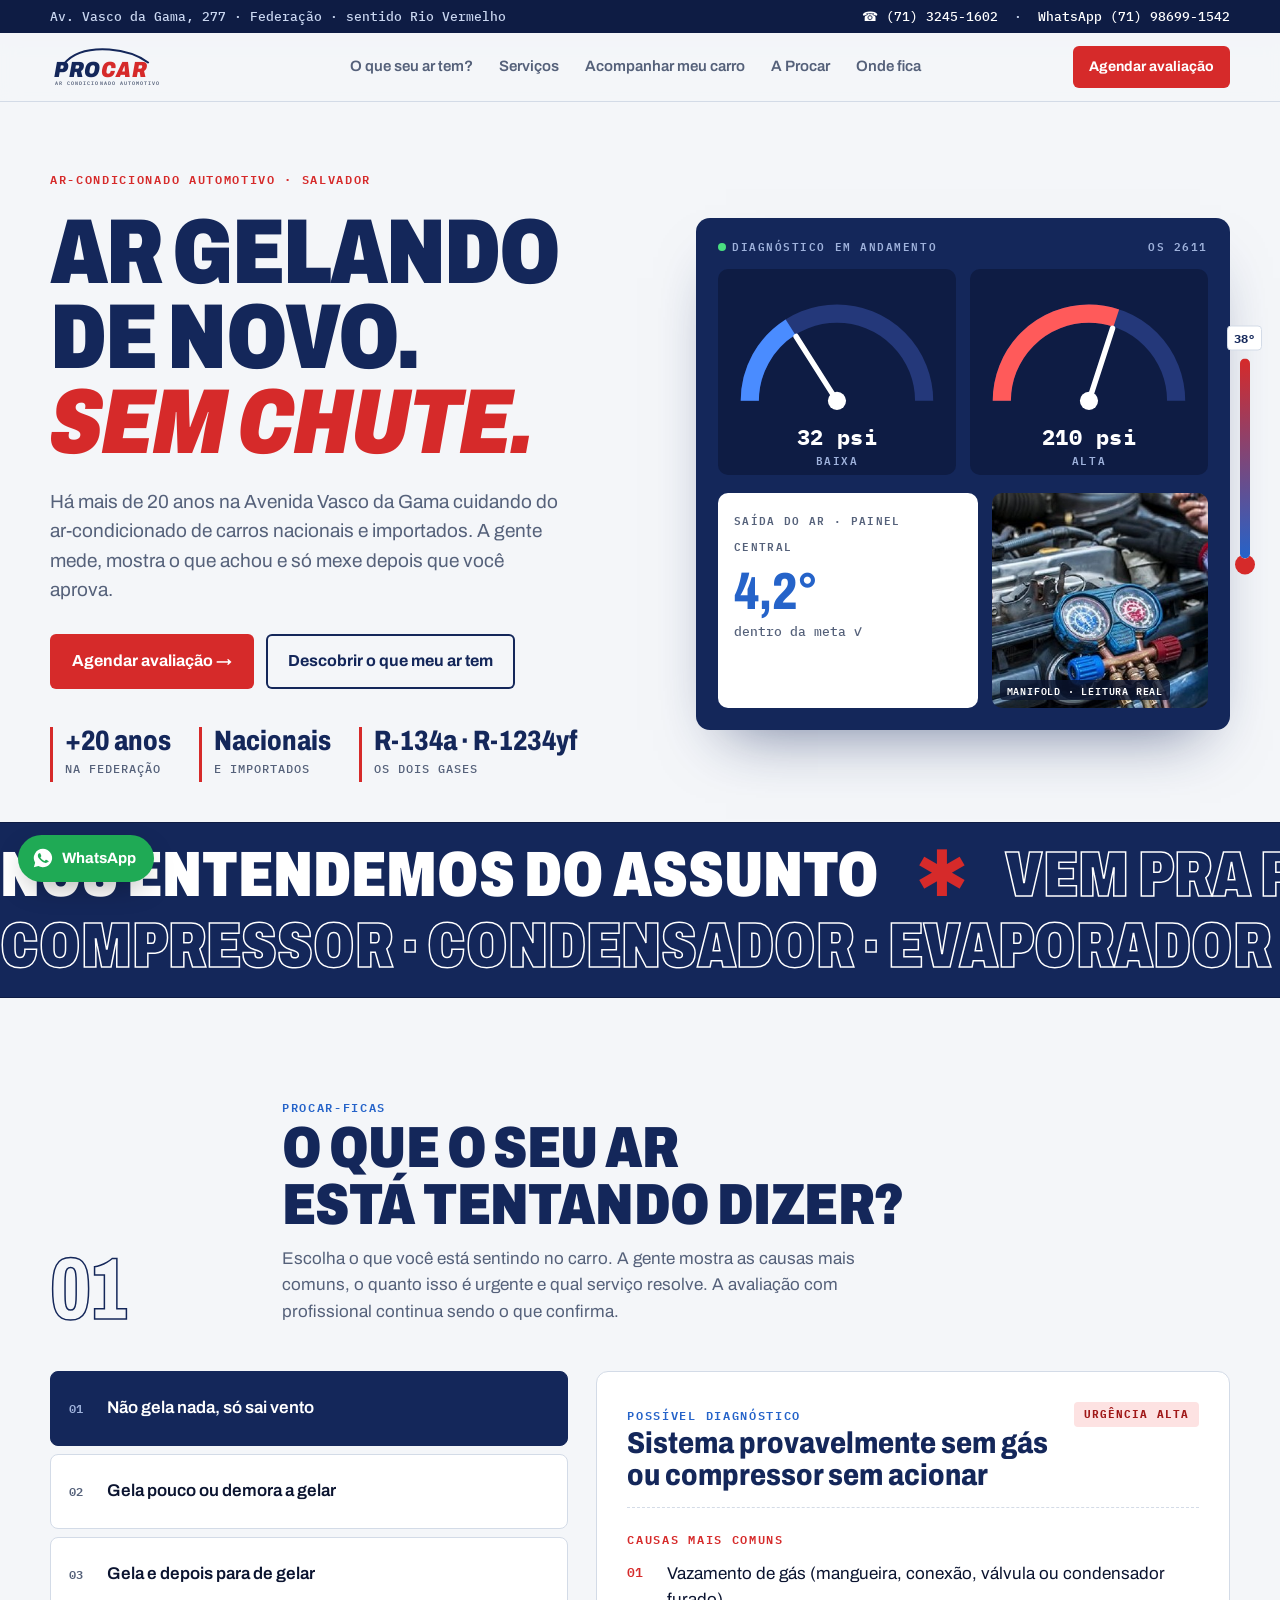
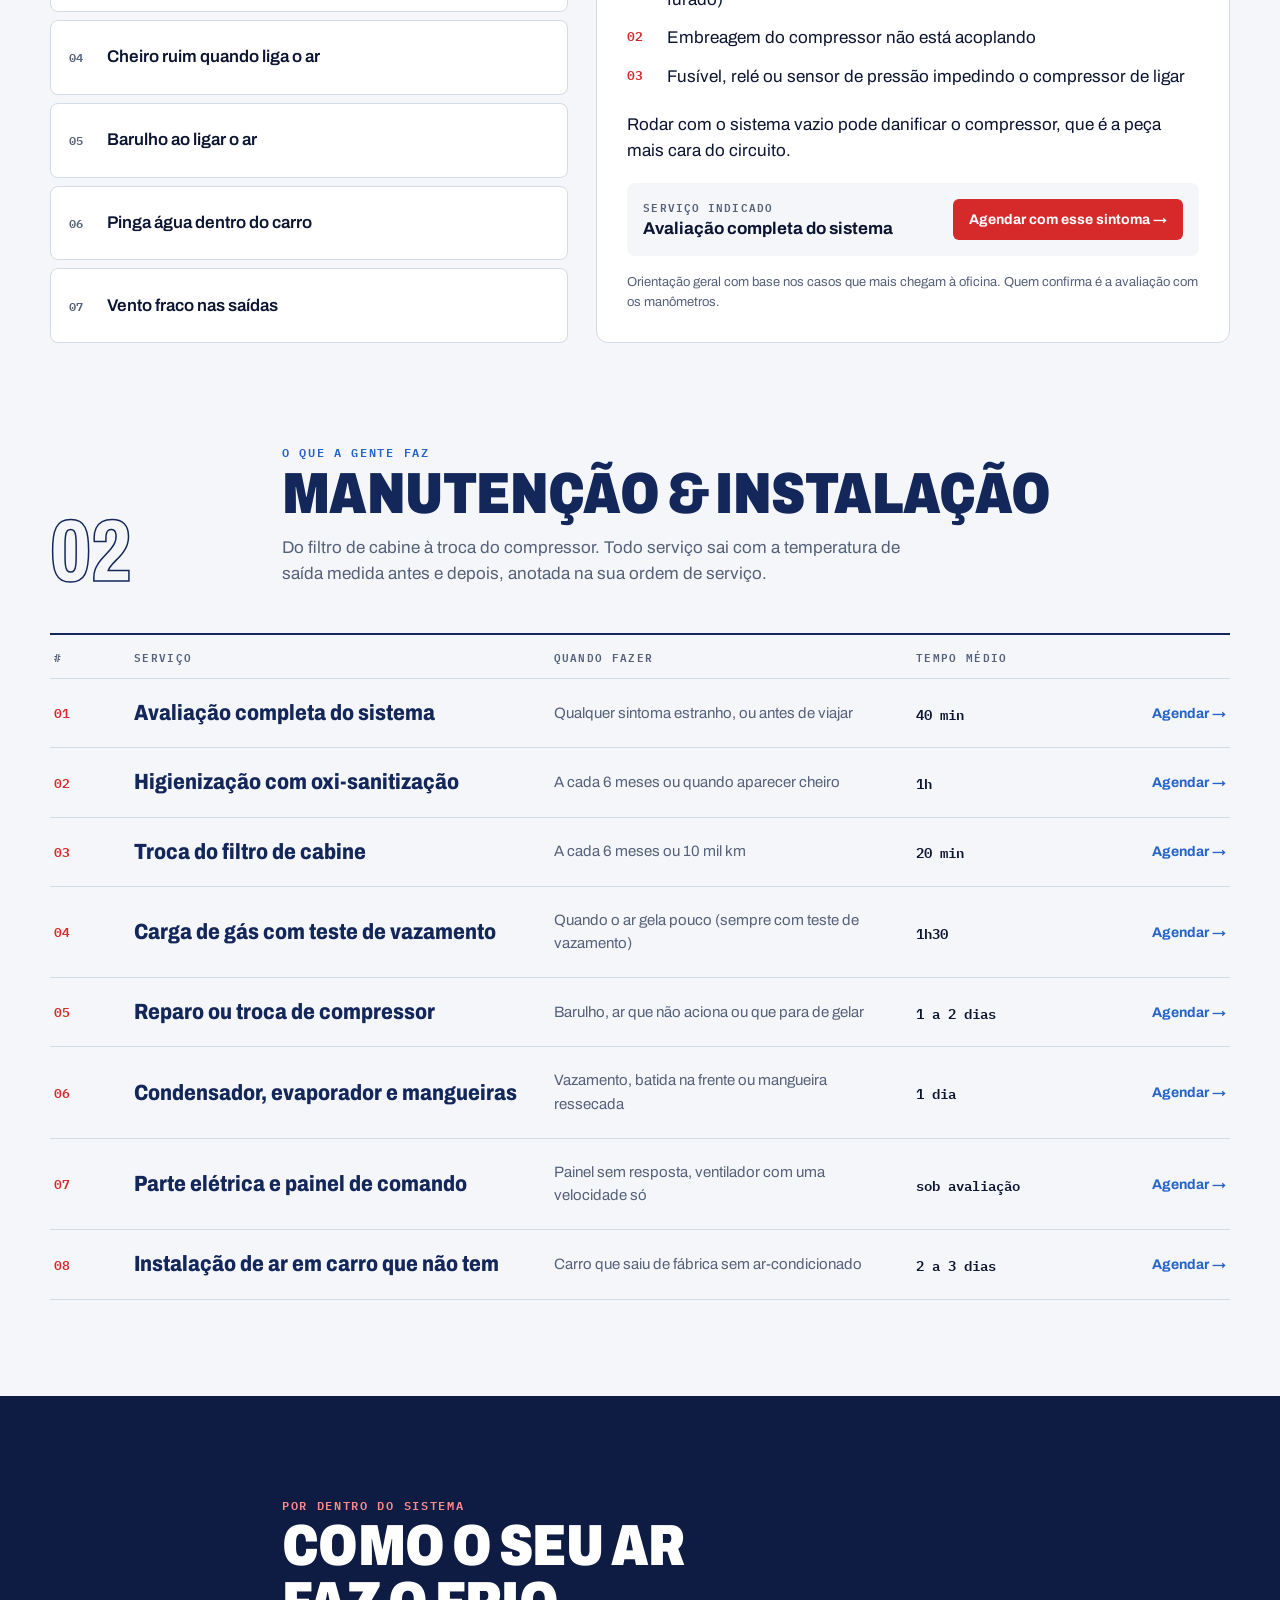
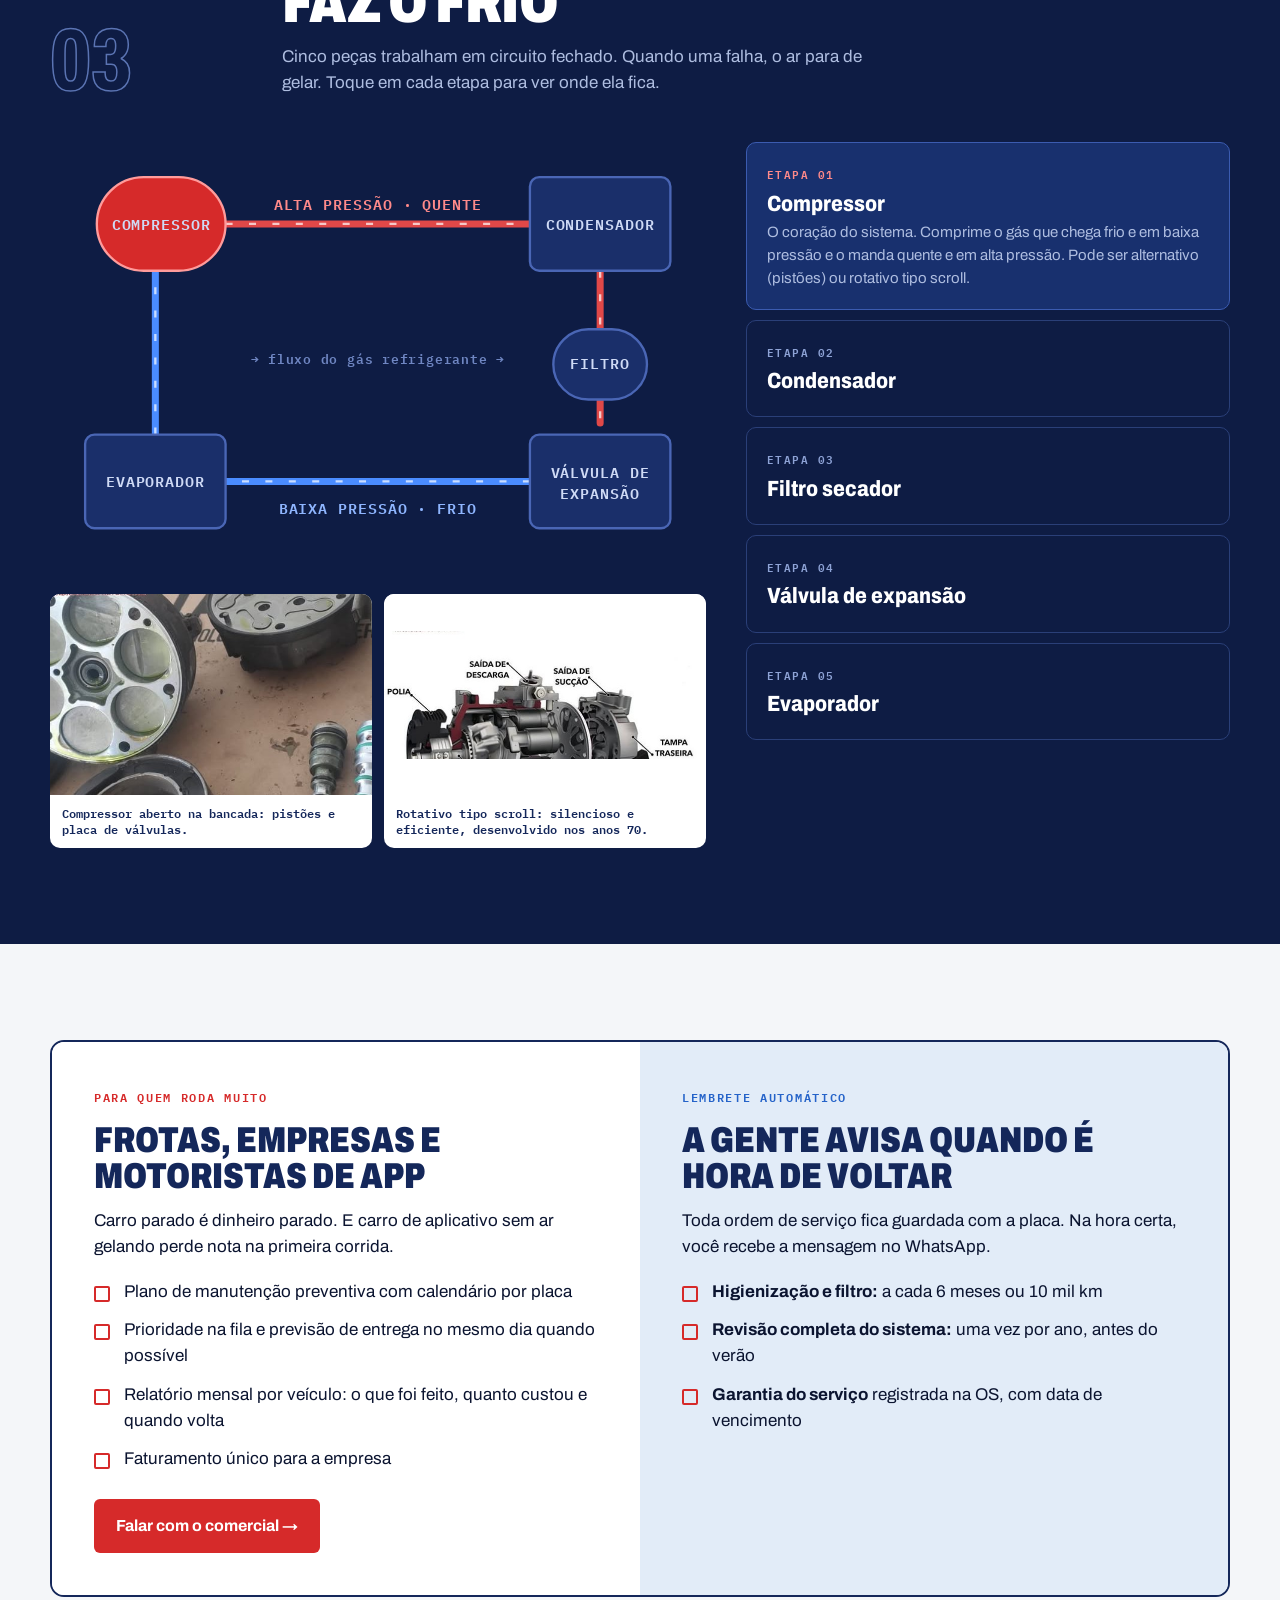
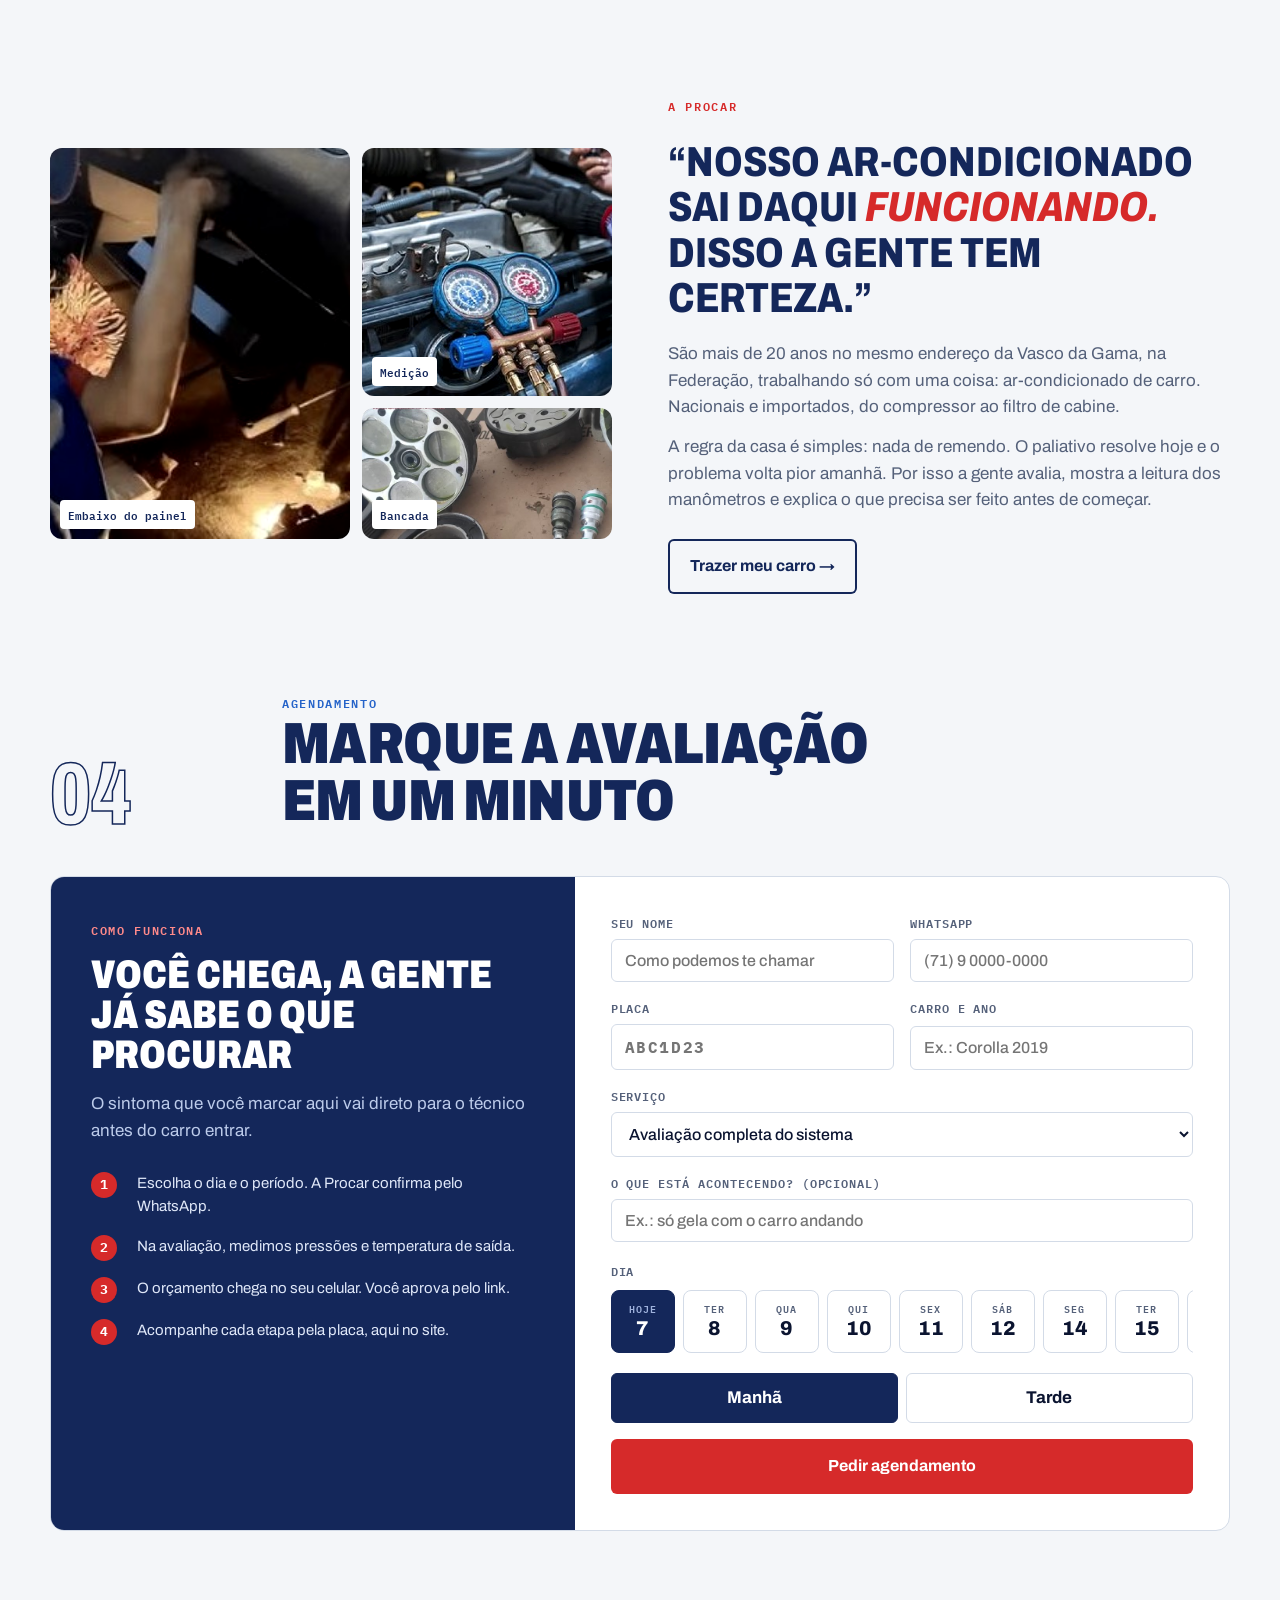
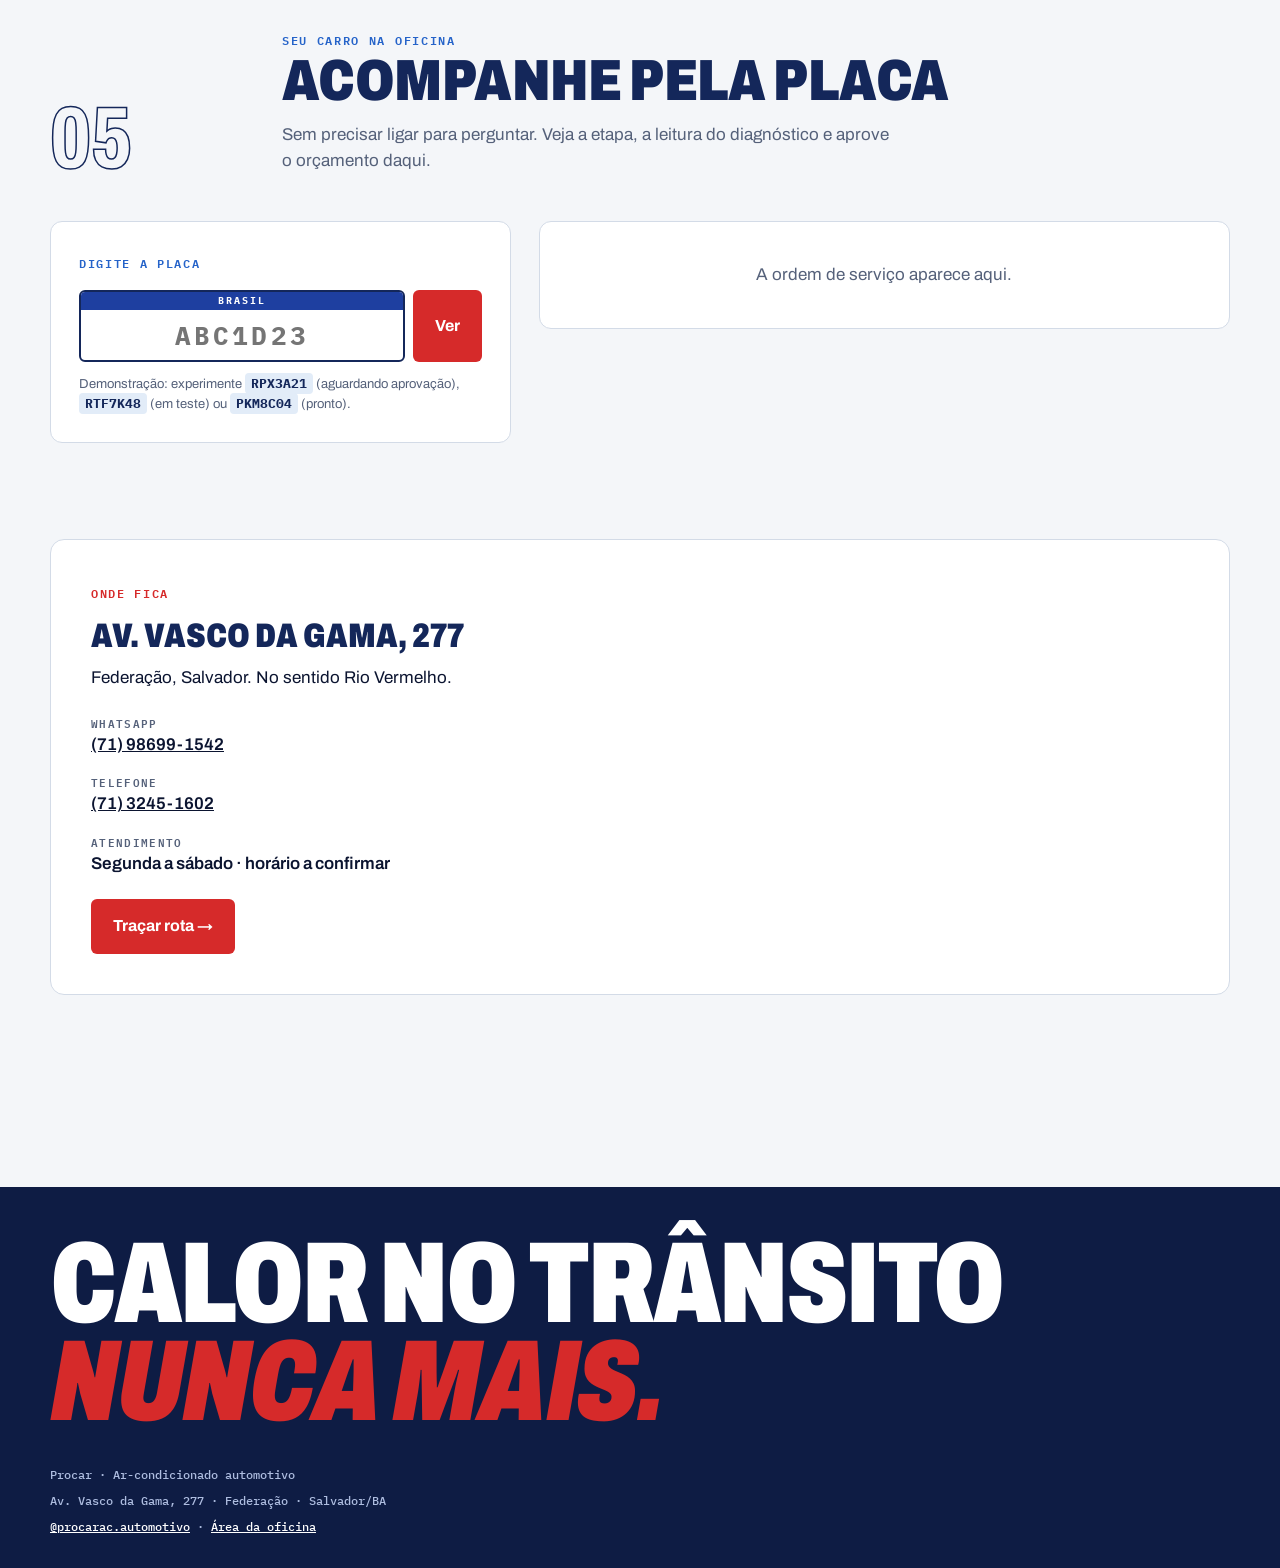
==== index.html @ f9703a17 "Atualiza o site" ====
<!doctype html>
<html lang="pt-BR">
<head>
<meta charset="utf-8">
<meta name="viewport" content="width=device-width, initial-scale=1">
<title>Procar · Ar-condicionado automotivo na Federação, Salvador</title>
<meta name="description" content="Há mais de 20 anos na Av. Vasco da Gama cuidando do ar-condicionado de carros nacionais e importados. Diagnóstico, carga de gás, compressor, higienização e instalação.">
<link rel="icon" href="assets/marca.svg" type="image/svg+xml">
<link rel="preconnect" href="https://fonts.googleapis.com">
<link rel="preconnect" href="https://fonts.gstatic.com" crossorigin>
<link href="https://fonts.googleapis.com/css2?family=Archivo:ital,wdth,wght@0,62..125,400..900;1,62..125,700..900&family=IBM+Plex+Mono:wght@500;600;700&display=swap" rel="stylesheet">
<link rel="stylesheet" href="assets/site.css?v=20261109145207">
</head>
<body>

<div class="faixa"><div class="wrap">
  <span class="end">Av. Vasco da Gama, 277 · Federação · sentido Rio Vermelho</span>
  <span><a href="tel:+557132451602">☎ (71) 3245-1602</a> &nbsp;·&nbsp; <a href="https://wa.me/5571986991542">WhatsApp (71) 98699-1542</a></span>
</div></div>

<header class="topo"><div class="wrap">
  <a class="logo" href="#" aria-label="Procar, início">
    <svg viewBox="0 0 230 62" role="img" aria-hidden="true">
      <path d="M22 26c14-17 40-24 70-22 26 2 46 10 60 20" fill="none" stroke="#14275a" stroke-width="3.2" stroke-linecap="round"/>
      <text x="6" y="46" font-family="Archivo,Arial" font-weight="900" font-style="italic" font-size="34" font-stretch="85%" fill="#14275a" letter-spacing="1">PRO<tspan fill="#d62a2a">CAR</tspan></text>
      <text x="8" y="59" font-family="IBM Plex Mono,monospace" font-weight="600" font-size="7.6" fill="#55617a" letter-spacing="1.6">AR CONDICIONADO AUTOMOTIVO</text>
    </svg>
  </a>
  <nav id="nav">
    <a href="#diagnostico">O que seu ar tem?</a>
    <a href="#servicos">Serviços</a>
    <a href="#acompanhar">Acompanhar meu carro</a>
    <a href="#procar">A Procar</a>
    <a href="#local">Onde fica</a>
  </nav>
  <a class="btn prim peq" href="#agendar">Agendar avaliação</a>
  <button class="menu-btn" id="menu" aria-expanded="false" aria-controls="nav">MENU</button>
</div></header>

<main>
<section class="hero">
  <div class="wrap">
    <div class="revela">
      <span class="rot v">Ar-condicionado automotivo · Salvador</span>
      <h1>Ar gelando<br>de novo. <em>Sem&nbsp;chute.</em></h1>
      <p class="lead">Há mais de 20 anos na Avenida Vasco da Gama cuidando do ar-condicionado de carros nacionais e importados. A gente mede, mostra o que achou e só mexe depois que você aprova.</p>
      <div class="acoes">
        <a class="btn prim" href="#agendar">Agendar avaliação →</a>
        <a class="btn sec" href="#diagnostico">Descobrir o que meu ar tem</a>
      </div>
      <div class="selos">
        <div><b>+20 anos</b><span>na Federação</span></div>
        <div><b>Nacionais</b><span>e importados</span></div>
        <div><b>R-134a · R-1234yf</b><span>os dois gases</span></div>
      </div>
    </div>

    <div class="painel-man revela" aria-label="Leitura de um diagnóstico">
      <div class="cab"><span><i></i>Diagnóstico em andamento</span><span>OS 2611</span></div>
      <div class="gauges">
        <div class="gauge">
          <svg viewBox="0 0 120 74" aria-hidden="true"><path d="M12 66a48 48 0 0 1 96 0" fill="none" stroke="#24387a" stroke-width="10"/><path id="arcB" d="M12 66a48 48 0 0 1 96 0" fill="none" stroke="#4a8cff" stroke-width="10" stroke-dasharray="151" stroke-dashoffset="151"/><line id="agB" x1="60" y1="66" x2="60" y2="24" stroke="#fff" stroke-width="3" stroke-linecap="round" style="transform-origin:60px 66px;transform:rotate(-90deg);transition:transform 1.8s cubic-bezier(.3,1.4,.5,1)"/><circle cx="60" cy="66" r="5" fill="#fff"/></svg>
          <div class="val mono" id="vB">0 psi</div><div class="nome">BAIXA</div>
        </div>
        <div class="gauge">
          <svg viewBox="0 0 120 74" aria-hidden="true"><path d="M12 66a48 48 0 0 1 96 0" fill="none" stroke="#24387a" stroke-width="10"/><path id="arcA" d="M12 66a48 48 0 0 1 96 0" fill="none" stroke="#ff5a5a" stroke-width="10" stroke-dasharray="151" stroke-dashoffset="151"/><line id="agA" x1="60" y1="66" x2="60" y2="24" stroke="#fff" stroke-width="3" stroke-linecap="round" style="transform-origin:60px 66px;transform:rotate(-90deg);transition:transform 1.8s cubic-bezier(.3,1.4,.5,1)"/><circle cx="60" cy="66" r="5" fill="#fff"/></svg>
          <div class="val mono" id="vA">0 psi</div><div class="nome">ALTA</div>
        </div>
      </div>
      <div class="leitura">
        <div class="temp"><small>Saída do ar · painel central</small><b id="tSaida">24,0°</b><span id="tMeta">meta: abaixo de 7 °C</span></div>
        <figure><img src="fotos/manifold.jpg" alt="Manifold com manômetros de baixa e alta conectado ao carro"><figcaption>MANIFOLD · LEITURA REAL</figcaption></figure>
      </div>
    </div>
  </div>
</section>

<div class="fita" aria-hidden="true">
  <div class="linha" data-dir="-1"><span>Nós entendemos do assunto</span><span class="r">✱</span><span class="o">Vem pra Procar</span><span class="r">✱</span><span>Calor no trânsito nunca mais</span><span class="r">✱</span><span class="o">Nacionais e importados</span><span class="r">✱</span><span>Nós entendemos do assunto</span><span class="r">✱</span><span class="o">Vem pra Procar</span></div>
  <div class="linha" data-dir="1"><span class="o">Compressor · Condensador · Evaporador</span><span class="r">✱</span><span>Carga de gás com teste de vazamento</span><span class="r">✱</span><span class="o">Higienização</span><span class="r">✱</span><span>Filtro de cabine</span><span class="r">✱</span><span class="o">Compressor · Condensador · Evaporador</span></div>
</div>

<section class="bloco" id="diagnostico">
  <div class="wrap">
    <div class="cab-sec revela">
      <div class="num">01</div>
      <div><span class="rot">Procar-ficas</span><h2>O que o seu ar<br>está tentando dizer?</h2>
      <p>Escolha o que você está sentindo no carro. A gente mostra as causas mais comuns, o quanto isso é urgente e qual serviço resolve. A avaliação com profissional continua sendo o que confirma.</p></div>
    </div>
    <div class="diag">
      <div class="sintomas" id="sintomas" role="group" aria-label="Sintomas"></div>
      <div class="laudo revela" id="laudo" aria-live="polite"></div>
    </div>
  </div>
</section>

<section class="bloco" id="servicos" style="padding-top:0">
  <div class="wrap">
    <div class="cab-sec revela">
      <div class="num">02</div>
      <div><span class="rot">O que a gente faz</span><h2>Manutenção &amp; instalação</h2>
      <p>Do filtro de cabine à troca do compressor. Todo serviço sai com a temperatura de saída medida antes e depois, anotada na sua ordem de serviço.</p></div>
    </div>
    <div class="tab-serv revela" id="tabServ">
      <div class="lin cab"><span>#</span><span>Serviço</span><span>Quando fazer</span><span>Tempo médio</span><span></span></div>
    </div>
  </div>
</section>

<section class="bloco sistema" id="sistema">
  <div class="wrap">
    <div class="cab-sec revela">
      <div class="num">03</div>
      <div><span class="rot" style="color:#ff8a8a">Por dentro do sistema</span><h2>Como o seu ar<br>faz o frio</h2>
      <p>Cinco peças trabalham em circuito fechado. Quando uma falha, o ar para de gelar. Toque em cada etapa para ver onde ela fica.</p></div>
    </div>
    <div class="circ">
      <div>
        <svg viewBox="0 0 560 360" role="img" aria-label="Circuito do ar-condicionado automotivo">
          <path class="cano q" d="M150 70 H410"/>
          <path class="cano q" d="M470 110 V240"/>
          <path class="cano f" d="M410 290 H150"/>
          <path class="cano f" d="M90 250 V110"/>
          <path class="fluxo" d="M150 70 H410 M470 110 V240 M410 290 H150 M90 250 V110"/>
          <g class="comp-g" data-k="0"><rect class="comp" x="40" y="30" width="110" height="80" rx="40"/><text class="svg-rot" x="95" y="75" text-anchor="middle">COMPRESSOR</text></g>
          <g class="comp-g" data-k="1"><rect class="comp" x="410" y="30" width="120" height="80" rx="8"/><text class="svg-rot" x="470" y="75" text-anchor="middle">CONDENSADOR</text></g>
          <g class="comp-g" data-k="2"><rect class="comp" x="430" y="160" width="80" height="60" rx="30"/><text class="svg-rot" x="470" y="194" text-anchor="middle">FILTRO</text></g>
          <g class="comp-g" data-k="3"><rect class="comp" x="410" y="250" width="120" height="80" rx="8"/><text class="svg-rot" x="470" y="287" text-anchor="middle">VÁLVULA DE</text><text class="svg-rot" x="470" y="305" text-anchor="middle">EXPANSÃO</text></g>
          <g class="comp-g" data-k="4"><rect class="comp" x="30" y="250" width="120" height="80" rx="8"/><text class="svg-rot" x="90" y="295" text-anchor="middle">EVAPORADOR</text></g>
          <text class="svg-rot" x="280" y="58" text-anchor="middle" style="fill:#ff8a8a">ALTA PRESSÃO · QUENTE</text>
          <text class="svg-rot" x="280" y="318" text-anchor="middle" style="fill:#8fb6ff">BAIXA PRESSÃO · FRIO</text>
          <text class="svg-rot" x="280" y="190" text-anchor="middle" style="font-size:11px;fill:#6f86c2">→ fluxo do gás refrigerante →</text>
        </svg>
        <div class="pecas">
          <figure><img src="fotos/compressor.jpg" alt="Compressor desmontado na bancada da Procar"><figcaption>Compressor aberto na bancada: pistões e placa de válvulas.</figcaption></figure>
          <figure><img src="fotos/scroll.jpg" alt="Corte de um compressor rotativo tipo scroll" style="object-fit:contain;background:#fff"><figcaption>Rotativo tipo scroll: silencioso e eficiente, desenvolvido nos anos 70.</figcaption></figure>
        </div>
      </div>
      <div class="etapas" id="etapas"></div>
    </div>
  </div>
</section>

<section class="bloco" id="frotas">
  <div class="wrap">
    <div class="frotas revela">
      <div class="esq">
        <span class="rot v">Para quem roda muito</span>
        <h3>Frotas, empresas e motoristas de app</h3>
        <p>Carro parado é dinheiro parado. E carro de aplicativo sem ar gelando perde nota na primeira corrida.</p>
        <ul>
          <li>Plano de manutenção preventiva com calendário por placa</li>
          <li>Prioridade na fila e previsão de entrega no mesmo dia quando possível</li>
          <li>Relatório mensal por veículo: o que foi feito, quanto custou e quando volta</li>
          <li>Faturamento único para a empresa</li>
        </ul>
        <a class="btn prim" style="margin-top:26px" href="https://wa.me/5571986991542?text=Ol%C3%A1%2C%20Procar!%20Quero%20saber%20do%20plano%20para%20frota." target="_blank" rel="noopener">Falar com o comercial →</a>
      </div>
      <div class="dir">
        <span class="rot">Lembrete automático</span>
        <h3>A gente avisa quando é hora de voltar</h3>
        <p>Toda ordem de serviço fica guardada com a placa. Na hora certa, você recebe a mensagem no WhatsApp.</p>
        <ul>
          <li><b>Higienização e filtro:</b> a cada 6 meses ou 10 mil km</li>
          <li><b>Revisão completa do sistema:</b> uma vez por ano, antes do verão</li>
          <li><b>Garantia do serviço</b> registrada na OS, com data de vencimento</li>
        </ul>
      </div>
    </div>
  </div>
</section>

<section class="bloco" id="procar" style="padding-top:0">
  <div class="wrap hist">
    <div class="fotos revela">
      <figure><img src="fotos/tecnico.jpg" alt="Técnico da Procar trabalhando embaixo do painel de um carro"><figcaption>Embaixo do painel</figcaption></figure>
      <figure><img src="fotos/manifold.jpg" alt="Manômetros conectados ao motor"><figcaption>Medição</figcaption></figure>
      <figure><img src="fotos/compressor.jpg" alt="Peças do compressor na bancada"><figcaption>Bancada</figcaption></figure>
    </div>
    <div class="revela">
      <span class="rot v">A Procar</span>
      <blockquote>“Nosso ar-condicionado sai daqui <em>funcionando.</em> Disso a gente tem certeza.”</blockquote>
      <p>São mais de 20 anos no mesmo endereço da Vasco da Gama, na Federação, trabalhando só com uma coisa: ar-condicionado de carro. Nacionais e importados, do compressor ao filtro de cabine.</p>
      <p>A regra da casa é simples: nada de remendo. O paliativo resolve hoje e o problema volta pior amanhã. Por isso a gente avalia, mostra a leitura dos manômetros e explica o que precisa ser feito antes de começar.</p>
      <a class="btn sec" href="#agendar" style="margin-top:12px">Trazer meu carro →</a>
    </div>
  </div>
</section>

<section class="bloco" id="agendar" style="padding-top:0">
  <div class="wrap">
    <div class="cab-sec revela">
      <div class="num">04</div>
      <div><span class="rot">Agendamento</span><h2>Marque a avaliação<br>em um minuto</h2></div>
    </div>
    <div class="agenda-box revela">
      <div class="lado">
        <span class="rot" style="color:#ff8a8a">Como funciona</span>
        <h3>Você chega, a gente já sabe o que procurar</h3>
        <p>O sintoma que você marcar aqui vai direto para o técnico antes do carro entrar.</p>
        <ol class="passos">
          <li><b>1</b><span>Escolha o dia e o período. A Procar confirma pelo WhatsApp.</span></li>
          <li><b>2</b><span>Na avaliação, medimos pressões e temperatura de saída.</span></li>
          <li><b>3</b><span>O orçamento chega no seu celular. Você aprova pelo link.</span></li>
          <li><b>4</b><span>Acompanhe cada etapa pela placa, aqui no site.</span></li>
        </ol>
      </div>
      <form class="ag" id="formAg" novalidate>
        <label class="c">Seu nome<input name="nome" required autocomplete="name" placeholder="Como podemos te chamar"></label>
        <label class="c">WhatsApp<input name="fone" required inputmode="tel" autocomplete="tel" placeholder="(71) 9 0000-0000"></label>
        <label class="c">Placa<input name="placa" required maxlength="8" placeholder="ABC1D23" style="text-transform:uppercase;font-family:var(--mono);font-weight:700;letter-spacing:.1em"></label>
        <label class="c">Carro e ano<input name="modelo" placeholder="Ex.: Corolla 2019"></label>
        <label class="c full">Serviço<select name="servico" id="selServ"></select></label>
        <label class="c full">O que está acontecendo? (opcional)<input name="sintoma" id="inSint" placeholder="Ex.: só gela com o carro andando"></label>
        <div class="full"><span class="c" style="font:600 12px var(--mono);letter-spacing:.08em;color:var(--cinza)">DIA</span><div class="dias" id="dias" style="margin-top:6px"></div></div>
        <div class="full"><div class="per" id="per"><button type="button" aria-pressed="true" data-p="manhã">Manhã</button><button type="button" aria-pressed="false" data-p="tarde">Tarde</button></div></div>
        <button class="btn prim full" type="submit" style="justify-content:center">Pedir agendamento</button>
        <div class="ok-ag" id="okAg"></div>
      </form>
    </div>
  </div>
</section>

<section class="bloco" id="acompanhar" style="padding-top:0">
  <div class="wrap">
    <div class="cab-sec revela">
      <div class="num">05</div>
      <div><span class="rot">Seu carro na oficina</span><h2>Acompanhe pela placa</h2>
      <p>Sem precisar ligar para perguntar. Veja a etapa, a leitura do diagnóstico e aprove o orçamento daqui.</p></div>
    </div>
    <div class="acomp">
      <div class="busca revela">
        <span class="rot">Digite a placa</span>
        <form id="formPlaca" class="placa-in">
          <div class="mercosul" style="flex:1"><div class="faixa-m">BRASIL</div><input id="inPlaca" maxlength="8" placeholder="ABC1D23" aria-label="Placa do carro" style="font:800 26px var(--mono);letter-spacing:.12em;text-transform:uppercase;text-align:center;padding:8px;outline:none;background:#fff"></div>
          <button class="btn prim" type="submit">Ver</button>
        </form>
        <p class="dica">Demonstração: experimente <code data-p="RPX3A21">RPX3A21</code> (aguardando aprovação), <code data-p="RTF7K48">RTF7K48</code> (em teste) ou <code data-p="PKM8C04">PKM8C04</code> (pronto).</p>
      </div>
      <div id="resOS"><div class="os-card"><div class="vazio">A ordem de serviço aparece aqui.</div></div></div>
    </div>
  </div>
</section>

<section class="bloco" id="local" style="padding-top:0">
  <div class="wrap">
    <div class="local revela">
      <div class="info">
        <span class="rot v">Onde fica</span>
        <h3>Av. Vasco da Gama, 277</h3>
        <p>Federação, Salvador. No sentido Rio Vermelho.</p>
        <dl>
          <div><dt>WhatsApp</dt><dd><a href="https://wa.me/5571986991542">(71) 98699-1542</a></dd></div>
          <div><dt>Telefone</dt><dd><a href="tel:+557132451602">(71) 3245-1602</a></dd></div>
          <div><dt>Atendimento</dt><dd>Segunda a sábado · horário a confirmar</dd></div>
        </dl>
        <a class="btn prim" href="https://www.google.com/maps/dir/?api=1&destination=Av.+Vasco+da+Gama,+277,+Federa%C3%A7%C3%A3o,+Salvador+-+BA" target="_blank" rel="noopener">Traçar rota →</a>
      </div>
      <iframe loading="lazy" title="Mapa da Procar" src="https://www.google.com/maps?q=Av.+Vasco+da+Gama,+277,+Federa%C3%A7%C3%A3o,+Salvador+-+BA&output=embed"></iframe>
    </div>
  </div>
</section>
</main>

<footer>
  <div class="wrap">
    <div class="gr">Calor no trânsito<br><em>nunca mais.</em></div>
    <div><small>Procar · Ar-condicionado automotivo<br>Av. Vasco da Gama, 277 · Federação · Salvador/BA<br><a href="https://www.instagram.com/procarac.automotivo/" target="_blank" rel="noopener">@procarac.automotivo</a> · <a href="admin.html">Área da oficina</a></small></div>
  </div>
</footer>

<div class="termo" aria-hidden="true"><span class="grau" id="grau">38°</span><div class="tubo"><div class="nivel" id="nivel"></div></div><div class="bulbo" id="bulbo"></div></div>
<a class="zap" href="https://wa.me/5571986991542?text=Ol%C3%A1%2C%20Procar!" target="_blank" rel="noopener" aria-label="Chamar no WhatsApp"><svg viewBox="0 0 24 24" fill="currentColor"><path d="M12 2a10 10 0 0 0-8.6 15.1L2 22l5-1.3A10 10 0 1 0 12 2zm5.3 14.1c-.2.6-1.3 1.2-1.8 1.2-.5.1-1 .2-3.3-.7-2.8-1.1-4.5-4-4.7-4.2-.1-.2-1.1-1.5-1.1-2.9s.7-2 1-2.3c.2-.3.5-.3.7-.3h.5c.2 0 .4 0 .6.5l.9 2.1c.1.2.1.4 0 .5l-.3.5-.4.5c-.1.1-.3.3-.1.6.2.3.8 1.3 1.7 2.1 1.2 1 2.1 1.4 2.4 1.5.3.1.5.1.6-.1l.9-1c.2-.3.4-.2.6-.1l2 .9c.3.1.5.2.5.3.1.2.1.7-.1 1.3z"/></svg><span>WhatsApp</span></a>

<script src="assets/dados.js?v=20261109145207"></script>
<script src="assets/site.js?v=20261109145207"></script>
</body>
</html>
---- assets/site.css ----
:root{
  --papel:#f4f6f9; --branco:#fff; --tinta:#0b1430; --navy:#14275a; --navy2:#0e1c44;
  --azul:#2563c9; --gelo:#e2ecf8; --vermelho:#d62a2a; --linha:#d3dbe7; --cinza:#55617a;
  --mono:'IBM Plex Mono',ui-monospace,monospace; --tit:'Archivo',system-ui,sans-serif;
}
*{box-sizing:border-box;margin:0;padding:0}
html{scroll-behavior:smooth}
body{background:var(--papel);color:var(--tinta);font:400 17px/1.55 var(--tit);-webkit-font-smoothing:antialiased;overflow-x:hidden}
img{max-width:100%;display:block}
a{color:inherit}
button,input,select,textarea{font:inherit;color:inherit}
.wrap{width:min(1180px,100% - 32px);margin-inline:auto}
.mono{font-family:var(--mono);letter-spacing:.02em}
.rot{font:600 12px/1 var(--mono);letter-spacing:.14em;text-transform:uppercase;color:var(--azul)}
.rot.v{color:var(--vermelho)}

/* faixa e topo */
.faixa{background:var(--navy2);color:#c9d6f0;font:500 13px/1 var(--mono)}
.faixa .wrap{display:flex;gap:22px;justify-content:space-between;align-items:center;padding:10px 0;flex-wrap:wrap}
.faixa a{text-decoration:none;color:#fff}
.faixa span b{color:#fff;font-weight:600}
header.topo{position:sticky;top:0;z-index:30;background:rgba(244,246,249,.92);backdrop-filter:blur(10px);border-bottom:1px solid var(--linha)}
.topo .wrap{display:flex;align-items:center;justify-content:space-between;height:68px;gap:20px}
.logo{display:flex;align-items:center;gap:10px;text-decoration:none}
.logo svg{height:40px;width:auto}
.topo nav{display:flex;gap:26px;font-weight:600;font-size:15px}
.topo nav a{text-decoration:none;color:var(--cinza)}
.topo nav a:hover{color:var(--navy)}
.btn{display:inline-flex;align-items:center;gap:10px;border:0;cursor:pointer;text-decoration:none;font-weight:700;font-size:16px;padding:15px 22px;border-radius:6px;transition:transform .15s,background .15s}
.btn:active{transform:translateY(1px)}
.btn.prim{background:var(--vermelho);color:#fff}
.btn.prim:hover{background:#b91f1f}
.btn.sec{background:transparent;color:var(--navy);box-shadow:inset 0 0 0 2px var(--navy)}
.btn.sec:hover{background:var(--navy);color:#fff}
.btn.peq{padding:10px 16px;font-size:14px}
.menu-btn{display:none;background:none;border:0;font:700 14px var(--mono);color:var(--navy)}

/* hero */
.hero{padding:64px 0 40px;position:relative}
.hero .wrap{display:grid;grid-template-columns:1.05fr .95fr;gap:56px;align-items:center}
.hero h1{font:900 clamp(48px,7.2vw,96px)/.92 var(--tit);font-stretch:78%;letter-spacing:-.02em;color:var(--navy);margin:18px 0 22px;text-transform:uppercase}
.hero h1 em{font-style:italic;color:var(--vermelho)}
.hero p.lead{font-size:19px;color:var(--cinza);max-width:520px}
.hero .acoes{display:flex;gap:12px;margin-top:30px;flex-wrap:wrap}
.selos{display:flex;gap:28px;margin-top:38px;flex-wrap:wrap}
.selos div{border-left:3px solid var(--vermelho);padding-left:12px}
.selos b{display:block;font:800 28px/1 var(--tit);font-stretch:80%;color:var(--navy)}
.selos span{font:500 12px/1.3 var(--mono);color:var(--cinza);text-transform:uppercase;letter-spacing:.08em}

.painel-man{background:var(--navy);color:#fff;border-radius:14px;padding:22px;position:relative;box-shadow:0 30px 60px -30px rgba(20,39,90,.6)}
.painel-man .cab{display:flex;justify-content:space-between;font:600 11px/1 var(--mono);letter-spacing:.14em;text-transform:uppercase;color:#9fb2dc}
.painel-man .cab i{display:inline-block;width:8px;height:8px;border-radius:50%;background:#4ade80;margin-right:6px;font-style:normal;animation:pisca 1.6s infinite}
@keyframes pisca{50%{opacity:.25}}
.gauges{display:grid;grid-template-columns:1fr 1fr;gap:14px;margin:18px 0}
.gauge{background:var(--navy2);border-radius:10px;padding:12px 10px 10px;text-align:center}
.gauge svg{width:100%;height:auto}
.gauge .nome{font:600 11px/1 var(--mono);letter-spacing:.14em;color:#9fb2dc;margin-top:4px}
.gauge .val{font:700 22px/1.2 var(--mono)}
.leitura{display:grid;grid-template-columns:1.2fr 1fr;gap:14px;align-items:stretch}
.leitura .temp{background:#fff;color:var(--navy);border-radius:10px;padding:14px 16px}
.leitura .temp small{font:600 11px/1 var(--mono);letter-spacing:.12em;color:var(--cinza);text-transform:uppercase}
.leitura .temp b{display:block;font:800 52px/1 var(--tit);font-stretch:75%;margin-top:6px;color:var(--azul)}
.leitura .temp span{font:500 13px var(--mono);color:var(--cinza)}
.leitura figure{border-radius:10px;overflow:hidden;position:relative}
.leitura figure img{width:100%;height:100%;object-fit:cover}
.leitura figcaption{position:absolute;left:8px;bottom:8px;background:rgba(11,20,48,.8);font:600 10px/1 var(--mono);padding:5px 7px;border-radius:4px;letter-spacing:.08em}

/* marquee de rolagem */
.fita{background:var(--navy);color:#fff;overflow:hidden;padding:18px 0;border-block:1px solid var(--navy2)}
.fita .linha{white-space:nowrap;font:900 clamp(34px,5vw,64px)/1.05 var(--tit);font-stretch:75%;text-transform:uppercase;will-change:transform}
.fita .linha span{margin-right:36px}
.fita .linha .o{-webkit-text-stroke:1.5px #fff;color:transparent}
.fita .linha .r{color:var(--vermelho)}
.fita .linha + .linha{margin-top:4px}

/* seções */
section.bloco{padding:96px 0}
.cab-sec{display:grid;grid-template-columns:200px 1fr;gap:32px;margin-bottom:46px;align-items:end}
.cab-sec .num{font:800 88px/.8 var(--tit);font-stretch:70%;color:transparent;-webkit-text-stroke:1.5px var(--navy)}
.cab-sec h2{font:900 clamp(34px,4.6vw,58px)/.98 var(--tit);font-stretch:80%;text-transform:uppercase;color:var(--navy);letter-spacing:-.01em}
.cab-sec p{color:var(--cinza);margin-top:12px;max-width:620px}

/* diagnóstico */
.diag{display:grid;grid-template-columns:.9fr 1.1fr;gap:28px}
.sintomas{display:grid;gap:8px}
.sintoma{display:flex;align-items:center;gap:14px;text-align:left;background:var(--branco);border:1px solid var(--linha);border-radius:8px;padding:16px 18px;cursor:pointer;font-weight:600;font-size:17px;transition:border-color .15s,background .15s}
.sintoma .n{font:600 12px var(--mono);color:var(--cinza);width:24px}
.sintoma:hover{border-color:var(--navy)}
.sintoma[aria-pressed=true]{background:var(--navy);color:#fff;border-color:var(--navy)}
.sintoma[aria-pressed=true] .n{color:#9fb2dc}
.laudo{background:var(--branco);border:1px solid var(--linha);border-radius:12px;padding:30px;position:relative;min-height:100%}
.laudo .topo-l{display:flex;justify-content:space-between;align-items:flex-start;gap:12px;border-bottom:1px dashed var(--linha);padding-bottom:16px;margin-bottom:18px}
.laudo h3{font:800 30px/1.05 var(--tit);font-stretch:85%;color:var(--navy)}
.urg{font:700 11px/1 var(--mono);letter-spacing:.1em;text-transform:uppercase;padding:7px 10px;border-radius:4px;white-space:nowrap}
.urg.alta{background:#fde2e2;color:#a01818}.urg.media{background:#fff1d6;color:#8a5a00}.urg.baixa{background:var(--gelo);color:var(--navy)}
.laudo ol{list-style:none;counter-reset:c;display:grid;gap:12px;margin:8px 0 22px}
.laudo ol li{counter-increment:c;display:grid;grid-template-columns:34px 1fr;gap:6px}
.laudo ol li::before{content:counter(c,decimal-leading-zero);font:600 13px/1.7 var(--mono);color:var(--vermelho)}
.laudo .serv{background:var(--papel);border-radius:8px;padding:14px 16px;display:flex;justify-content:space-between;gap:12px;align-items:center;flex-wrap:wrap}
.laudo .serv small{display:block;font:600 11px var(--mono);letter-spacing:.1em;text-transform:uppercase;color:var(--cinza)}
.laudo .aviso{font-size:13px;color:var(--cinza);margin-top:16px}

/* serviços — tabela */
.tab-serv{border-top:2px solid var(--navy)}
.tab-serv .lin{display:grid;grid-template-columns:60px 1.4fr 1.2fr 140px 150px;gap:20px;padding:22px 4px;border-bottom:1px solid var(--linha);align-items:center;transition:background .15s}
.tab-serv .lin:hover{background:var(--branco)}
.tab-serv .lin.cab{padding:12px 4px;font:600 11px var(--mono);letter-spacing:.12em;text-transform:uppercase;color:var(--cinza)}
.tab-serv .lin .i{font:600 13px var(--mono);color:var(--vermelho)}
.tab-serv .lin h3{font:800 22px/1.1 var(--tit);font-stretch:85%;color:var(--navy)}
.tab-serv .lin p{font-size:15px;color:var(--cinza)}
.tab-serv .lin .t{font:600 14px var(--mono)}
.tab-serv .lin a{font:700 14px var(--tit);color:var(--azul);text-decoration:none;justify-self:end}
.tab-serv .lin a:hover{text-decoration:underline}

/* sistema */
.sistema{background:var(--navy2);color:#fff}
.sistema .cab-sec h2{color:#fff}.sistema .cab-sec .num{-webkit-text-stroke-color:#5b74b3}
.sistema .cab-sec p{color:#aebde0}
.circ{display:grid;grid-template-columns:1.15fr .85fr;gap:40px;align-items:start}
.circ svg{width:100%;height:auto}
.circ .etapas{display:grid;gap:10px}
.etapa{border:1px solid #2a3f78;border-radius:10px;padding:18px 20px;cursor:pointer;transition:background .2s,border-color .2s;background:none;text-align:left;color:#fff}
.etapa .k{font:600 11px var(--mono);letter-spacing:.14em;color:#8ea3d6}
.etapa h3{font:800 22px/1.15 var(--tit);font-stretch:85%;margin:4px 0}
.etapa p{color:#aebde0;font-size:15px;display:none}
.etapa.on{background:#18306e;border-color:#3b5bb0}
.etapa.on p{display:block}
.etapa.on .k{color:#ff8a8a}
.comp{fill:#1a2f6a;stroke:#4a66b5;stroke-width:2;transition:fill .3s,stroke .3s}
.comp.on{fill:var(--vermelho);stroke:#ff9b9b}
.cano{fill:none;stroke-width:6;stroke-linecap:round}
.cano.q{stroke:#e04848}.cano.f{stroke:#4a8cff}
.fluxo{stroke-dasharray:6 14;animation:flui 1.2s linear infinite;stroke:#fff;stroke-width:2;fill:none;opacity:.7}
@keyframes flui{to{stroke-dashoffset:-40}}
.svg-rot{font:600 13px var(--mono);fill:#cfdaf5;letter-spacing:.06em}
.pecas{display:grid;grid-template-columns:1fr 1fr;gap:12px;margin-top:22px}
.pecas figure{background:#fff;border-radius:10px;overflow:hidden}
.pecas figure img{width:100%;aspect-ratio:16/10;object-fit:cover}
.pecas figcaption{color:var(--navy);font:600 12px/1.35 var(--mono);padding:10px 12px}

/* frotas */
.frotas{display:grid;grid-template-columns:1fr 1fr;gap:0;border:2px solid var(--navy);border-radius:14px;overflow:hidden}
.frotas > div{padding:42px}
.frotas .esq{background:var(--branco)}
.frotas .dir{background:var(--gelo)}
.frotas h3{font:900 36px/1 var(--tit);font-stretch:78%;text-transform:uppercase;color:var(--navy);margin:12px 0 14px}
.frotas ul{list-style:none;display:grid;gap:12px;margin-top:18px}
.frotas li{position:relative;padding-left:30px}
.frotas li::before{content:'';position:absolute;left:0;top:7px;width:12px;height:12px;border:2px solid var(--vermelho);border-radius:2px}

/* história */
.hist{display:grid;grid-template-columns:1fr 1fr;gap:56px;align-items:center}
.hist .fotos{display:grid;grid-template-columns:1.2fr 1fr;gap:12px}
.hist .fotos figure{border-radius:12px;overflow:hidden;position:relative}
.hist .fotos figure:first-child{grid-row:span 2}
.hist .fotos img{width:100%;height:100%;object-fit:cover;filter:saturate(.9) contrast(1.05)}
.hist .fotos figcaption{position:absolute;left:10px;bottom:10px;background:#fff;color:var(--navy);font:600 11px var(--mono);padding:5px 8px;border-radius:4px}
.hist blockquote{font:800 clamp(28px,3.4vw,42px)/1.08 var(--tit);font-stretch:82%;color:var(--navy);margin:20px 0;text-transform:uppercase}
.hist blockquote em{color:var(--vermelho);font-style:italic}
.hist p{color:var(--cinza);margin-bottom:14px}

/* formulário de agendamento */
.agenda-box{display:grid;grid-template-columns:1fr 1.25fr;gap:0;background:var(--branco);border:1px solid var(--linha);border-radius:14px;overflow:hidden}
.agenda-box .lado{background:var(--navy);color:#fff;padding:40px}
.agenda-box .lado h3{font:900 40px/1 var(--tit);font-stretch:78%;text-transform:uppercase;margin:12px 0 16px}
.agenda-box .lado p{color:#bccbea}
.passos{list-style:none;margin-top:28px;display:grid;gap:16px}
.passos li{display:grid;grid-template-columns:36px 1fr;gap:10px;color:#dfe7f8;font-size:15px}
.passos li b{font:700 13px/26px var(--mono);color:#fff;background:var(--vermelho);border-radius:50%;width:26px;height:26px;text-align:center}
.agenda-box > *,form.ag > *,.acomp > *,.diag > *,.circ > *,.hist > *,.local > *{min-width:0}
form.ag{padding:36px;display:grid;gap:16px;grid-template-columns:1fr 1fr}
form.ag .full{grid-column:1/-1}
label.c{display:grid;gap:6px;font:600 12px var(--mono);letter-spacing:.08em;text-transform:uppercase;color:var(--cinza)}
label.c input,label.c select,label.c textarea{font:500 16px var(--tit);letter-spacing:0;text-transform:none;color:var(--tinta);border:1.5px solid var(--linha);border-radius:6px;padding:12px 13px;background:#fff;outline:none;width:100%}
label.c input:focus,label.c select:focus,label.c textarea:focus{border-color:var(--azul)}
.dias{display:flex;gap:8px;overflow-x:auto;padding-bottom:4px}
.dias button{flex:0 0 auto;border:1.5px solid var(--linha);background:#fff;border-radius:8px;padding:8px 12px;cursor:pointer;text-align:center;min-width:64px}
.dias button small{display:block;font:600 10px var(--mono);letter-spacing:.1em;color:var(--cinza);text-transform:uppercase}
.dias button b{font:800 20px/1.1 var(--tit)}
.dias button[aria-pressed=true]{background:var(--navy);border-color:var(--navy);color:#fff}
.dias button[aria-pressed=true] small{color:#9fb2dc}
.per{display:flex;gap:8px}
.per button{flex:1;border:1.5px solid var(--linha);background:#fff;border-radius:6px;padding:11px;cursor:pointer;font-weight:700}
.per button[aria-pressed=true]{background:var(--navy);color:#fff;border-color:var(--navy)}
.ok-ag{grid-column:1/-1;background:var(--gelo);border-radius:10px;padding:22px;display:none}
.ok-ag.on{display:block}
.ok-ag h4{font:800 24px var(--tit);font-stretch:85%;color:var(--navy)}
.ok-ag .proto{font:700 18px var(--mono);color:var(--vermelho)}

/* acompanhar OS */
.acomp{display:grid;grid-template-columns:.8fr 1.2fr;gap:28px;align-items:start}
.busca{background:var(--branco);border:1px solid var(--linha);border-radius:12px;padding:28px}
.busca .placa-in{display:flex;gap:8px;margin-top:14px}
.placa-in input{flex:1;font:800 26px var(--mono);letter-spacing:.12em;text-transform:uppercase;text-align:center;border:2.5px solid var(--navy);border-radius:6px;padding:10px;min-width:0;background:#fff;outline:none}
.mercosul{border:2.5px solid var(--navy);border-radius:6px;overflow:hidden;background:#fff}
.mercosul .faixa-m{background:#1e3fa0;color:#fff;font:700 10px/1 var(--mono);letter-spacing:.2em;text-align:center;padding:4px}
.mercosul input{border:0;width:100%}
.dica{font-size:13px;color:var(--cinza);margin-top:12px}
.dica code{font:700 13px var(--mono);color:var(--navy);background:var(--gelo);padding:2px 6px;border-radius:4px;cursor:pointer}
.os-card{background:var(--branco);border:1px solid var(--linha);border-radius:12px;overflow:hidden}
.os-card .cab-os{background:var(--navy);color:#fff;padding:20px 24px;display:flex;justify-content:space-between;gap:16px;flex-wrap:wrap}
.os-card .cab-os b{font:800 24px var(--tit);font-stretch:85%}
.os-card .cab-os small{font:600 12px var(--mono);color:#9fb2dc;letter-spacing:.08em}
.trilha{list-style:none;padding:22px 24px;display:grid;grid-template-columns:repeat(6,minmax(0,1fr));gap:6px}
.trilha li{font:600 11px/1.3 var(--mono);color:var(--cinza);text-align:center}
.trilha li::before{content:'';display:block;height:6px;border-radius:3px;background:var(--linha);margin-bottom:8px}
.trilha li.feito::before{background:var(--azul)}
.trilha li.agora{color:var(--vermelho)}
.trilha li.agora::before{background:var(--vermelho)}
.os-corpo{padding:4px 24px 24px;display:grid;gap:16px}
.medidas{display:grid;grid-template-columns:repeat(3,minmax(0,1fr));gap:10px}
.medidas div{background:var(--papel);border-radius:8px;padding:12px}
.medidas small{font:600 10px var(--mono);letter-spacing:.1em;text-transform:uppercase;color:var(--cinza)}
.medidas b{display:block;font:700 22px var(--mono);color:var(--navy)}
.orc{border:1px solid var(--linha);border-radius:10px;overflow:hidden}
.orc .l{display:flex;justify-content:space-between;gap:12px;padding:11px 14px;border-bottom:1px solid var(--linha);font-size:15px}
.orc .l span:last-child{font-family:var(--mono);font-weight:600}
.orc .l.tot{background:var(--papel);font-weight:800;border:0}
.orc .l small{color:var(--cinza);font:500 11px var(--mono);margin-left:6px}
.aprov{display:flex;gap:10px;flex-wrap:wrap}
.vazio{padding:40px;text-align:center;color:var(--cinza)}

/* local */
.local{display:grid;grid-template-columns:1fr 1.3fr;gap:0;border-radius:14px;overflow:hidden;border:1px solid var(--linha);background:var(--branco)}
.local .info{padding:40px}
.local .info h3{font:900 34px/1 var(--tit);font-stretch:78%;color:var(--navy);text-transform:uppercase;margin:12px 0}
.local dl{display:grid;gap:14px;margin:22px 0}
.local dt{font:600 11px var(--mono);letter-spacing:.12em;text-transform:uppercase;color:var(--cinza)}
.local dd{font-weight:600;font-size:17px}
.local iframe{width:100%;height:100%;min-height:380px;border:0;filter:grayscale(.3)}

footer{background:var(--navy2);color:#aebde0;padding:48px 0 28px;margin-top:96px}
footer .wrap{display:flex;justify-content:space-between;gap:30px;flex-wrap:wrap;align-items:flex-end}
footer .gr{font:900 clamp(46px,9vw,120px)/.85 var(--tit);font-stretch:72%;color:#fff;text-transform:uppercase;letter-spacing:-.02em}
footer .gr em{color:var(--vermelho)}
footer small{font:500 12px var(--mono)}
footer a{color:#fff}

/* termômetro lateral */
.termo{position:fixed;right:18px;top:50%;transform:translateY(-50%);z-index:20;display:flex;flex-direction:column;align-items:center;gap:8px;pointer-events:none}
.termo .tubo{width:10px;height:200px;border-radius:6px;background:#dfe5ee;position:relative;overflow:hidden;box-shadow:inset 0 0 0 1px var(--linha)}
.termo .nivel{position:absolute;left:0;right:0;bottom:0;background:linear-gradient(var(--vermelho),var(--azul));transition:height .15s linear}
.termo .bulbo{width:20px;height:20px;border-radius:50%;margin-top:-12px;transition:background .2s}
.termo .grau{font:700 12px var(--mono);color:var(--navy);background:#fff;border:1px solid var(--linha);padding:4px 6px;border-radius:4px}

.revela{opacity:0;transform:translateY(24px);transition:opacity .7s,transform .7s}
.revela.vis{opacity:1;transform:none}
.zap{position:fixed;left:18px;bottom:18px;z-index:25;background:#1faa55;color:#fff;border-radius:40px;padding:12px 18px 12px 14px;display:flex;align-items:center;gap:8px;text-decoration:none;font-weight:700;font-size:15px;box-shadow:0 10px 30px -10px rgba(0,0,0,.4)}
.zap svg{width:22px;height:22px}

@media (max-width:980px){
  .hero .wrap,.diag,.circ,.frotas,.hist,.agenda-box,.acomp,.local{grid-template-columns:1fr}
  .cab-sec{grid-template-columns:1fr;gap:6px}
  .cab-sec .num{font-size:60px}
  .tab-serv .lin{grid-template-columns:40px 1fr;gap:6px 14px}
  .tab-serv .lin p,.tab-serv .lin .t,.tab-serv .lin a{grid-column:2}
  .tab-serv .lin a{justify-self:start}
  .tab-serv .lin.cab{display:none}
  .termo{display:none}
  .topo nav{display:none}
  .topo nav.aberto{display:flex;position:absolute;top:68px;left:0;right:0;flex-direction:column;background:var(--papel);padding:16px 20px;border-bottom:1px solid var(--linha);gap:14px}
  .menu-btn{display:block}
  .topo .btn.prim{display:none}
  section.bloco{padding:64px 0}
  .frotas > div,.agenda-box .lado,.local .info{padding:28px 22px}
  form.ag{padding:24px 18px;grid-template-columns:1fr}
  .laudo{padding:22px}
  .trilha{grid-template-columns:repeat(3,minmax(0,1fr));row-gap:14px}
  .faixa .wrap{justify-content:center;font-size:12px}
  .faixa .end{display:none}
}
@media (max-width:520px){
  .gauges{gap:8px}
  .leitura{grid-template-columns:1fr}
  .leitura figure{height:140px}
  .medidas{grid-template-columns:repeat(3,minmax(0,1fr))}
  .medidas b{font-size:17px}
  .hist .fotos{grid-template-columns:1fr 1fr}
  .zap span{display:none}
  .zap{padding:14px}
}
@media (prefers-reduced-motion:reduce){*{animation:none!important;transition:none!important}.revela{opacity:1;transform:none}}
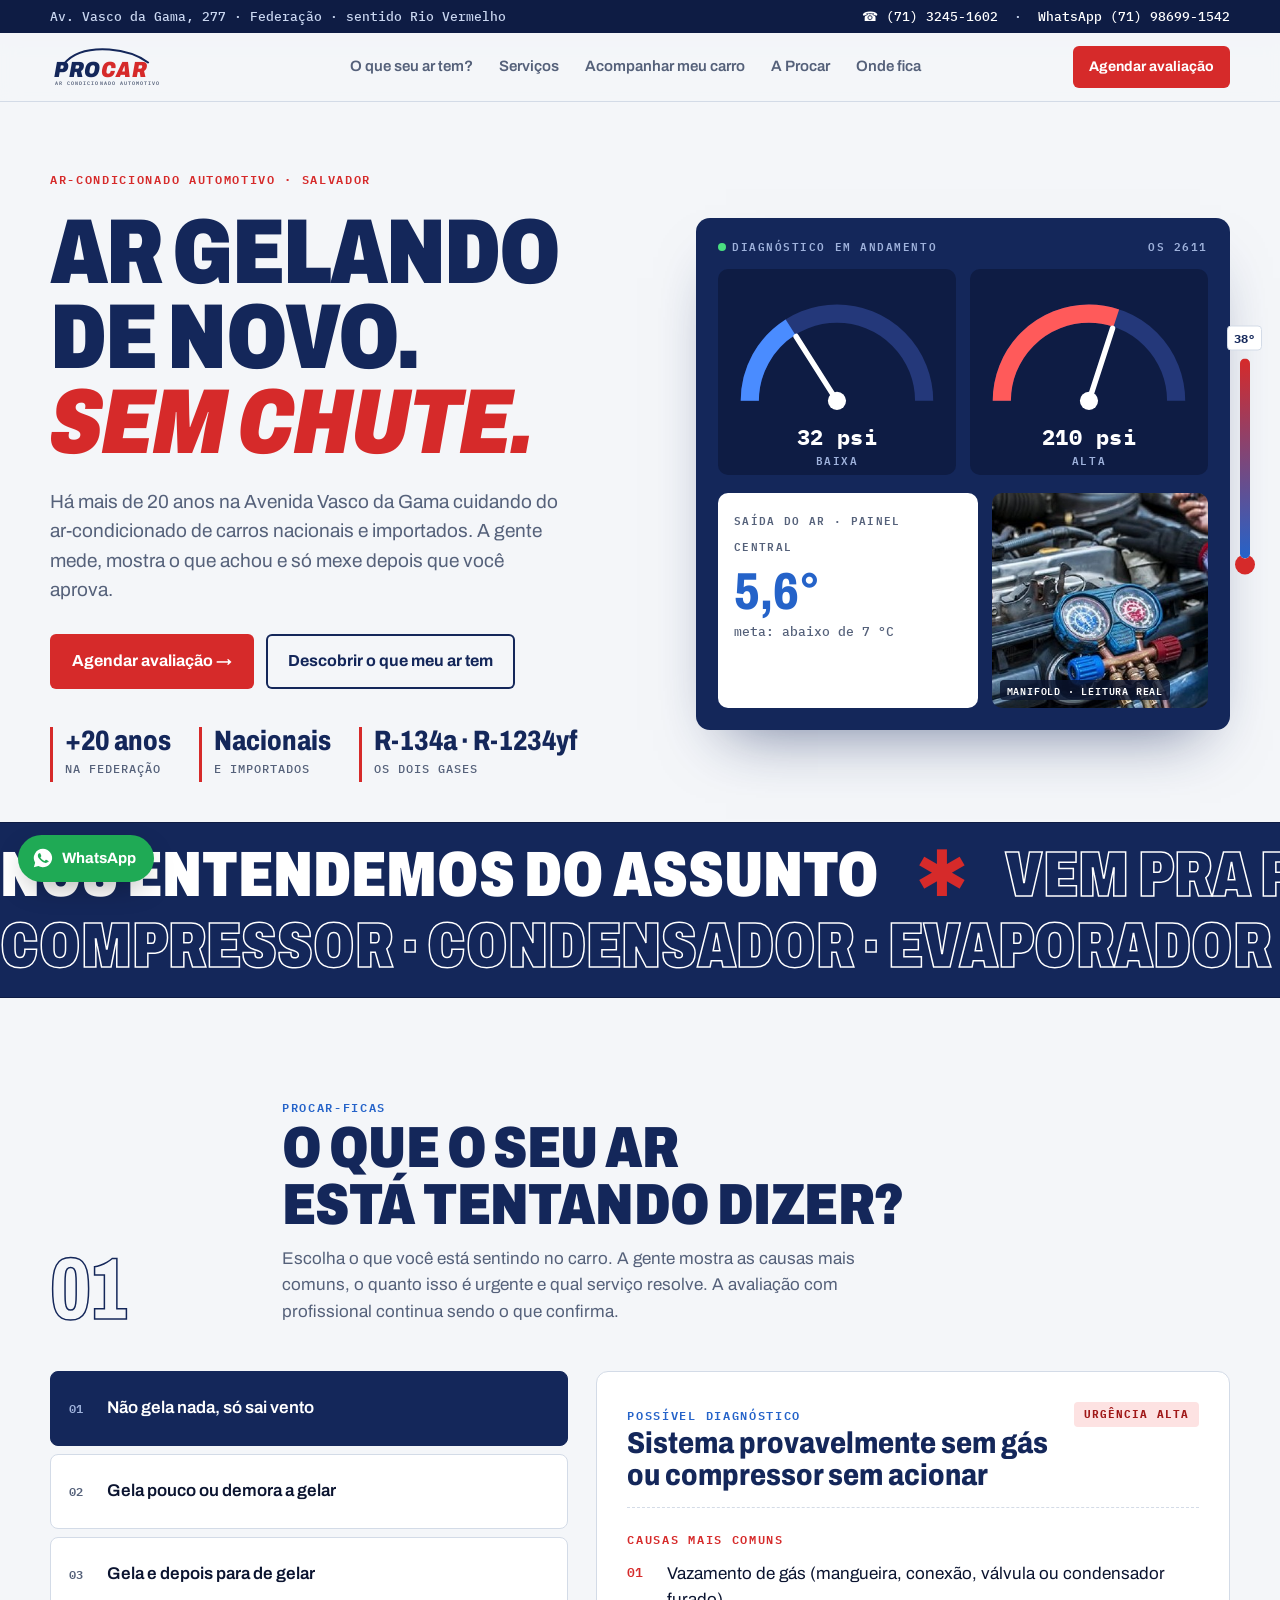
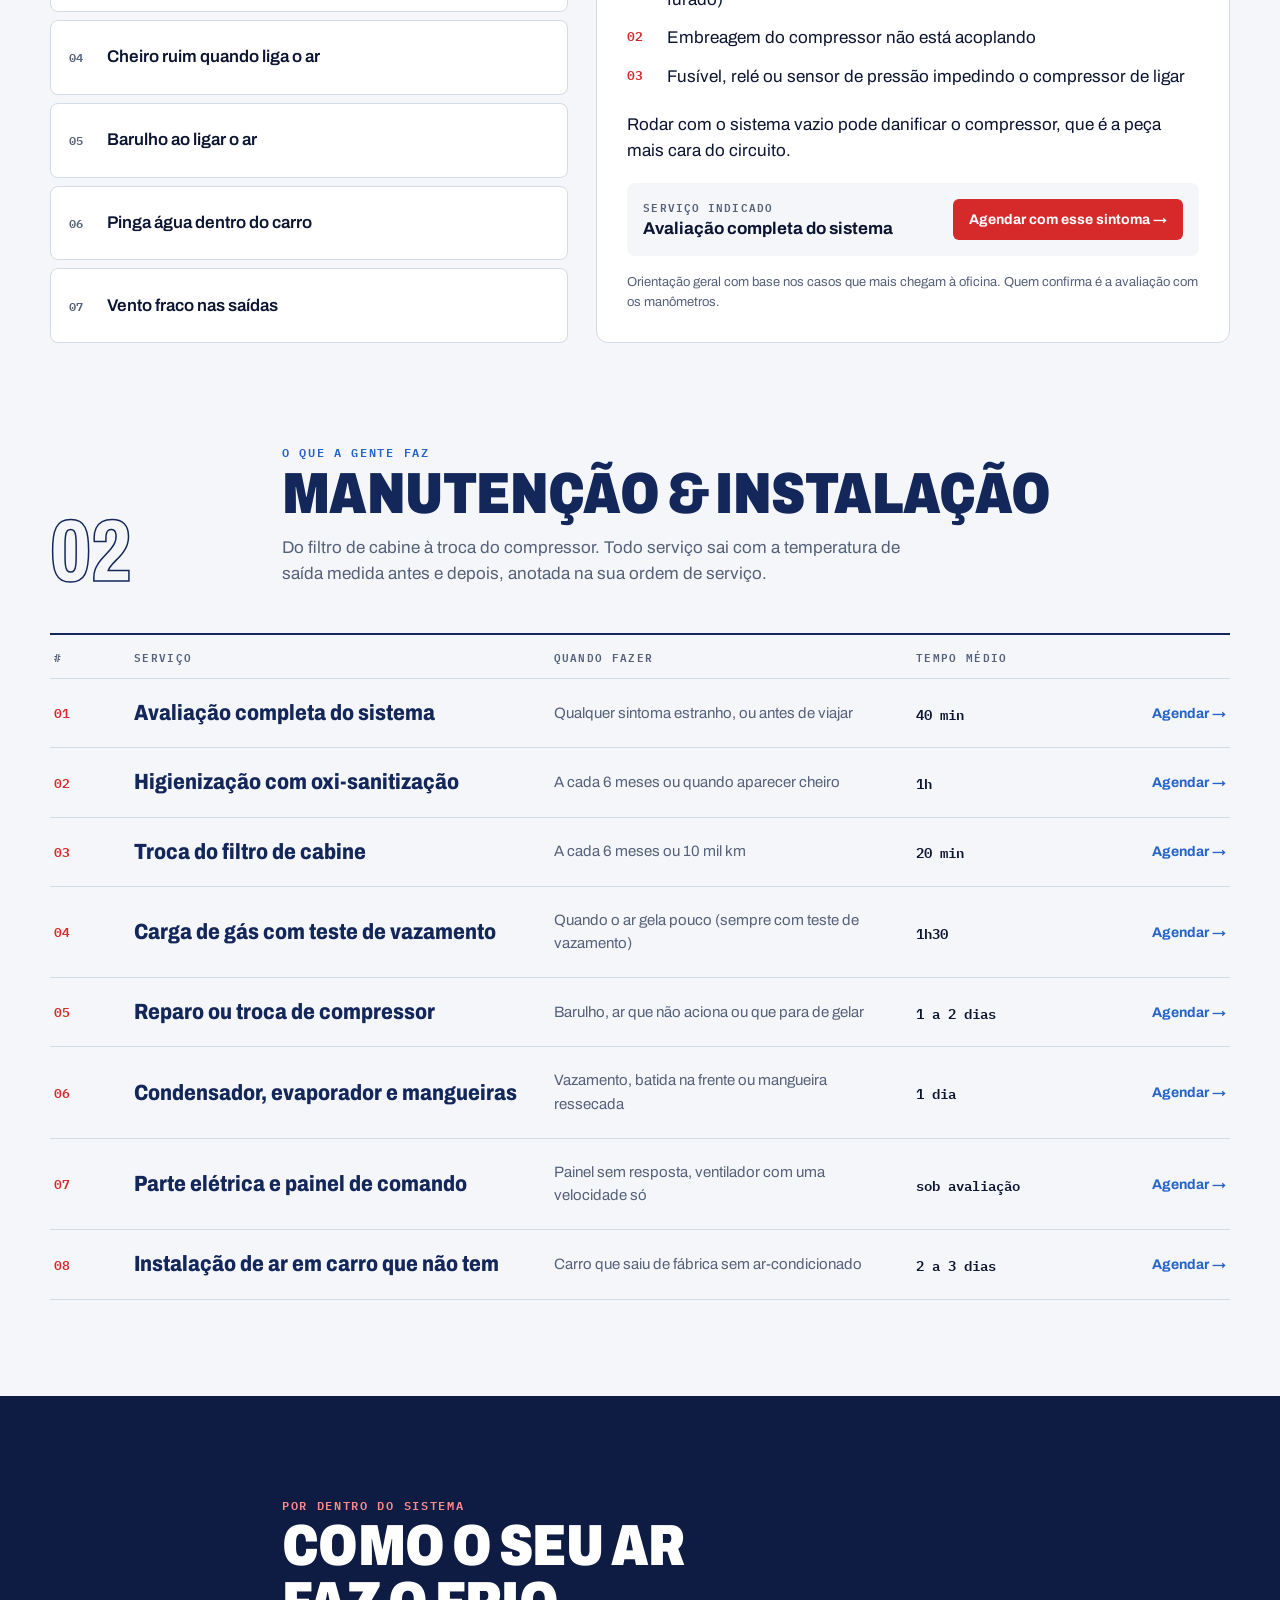
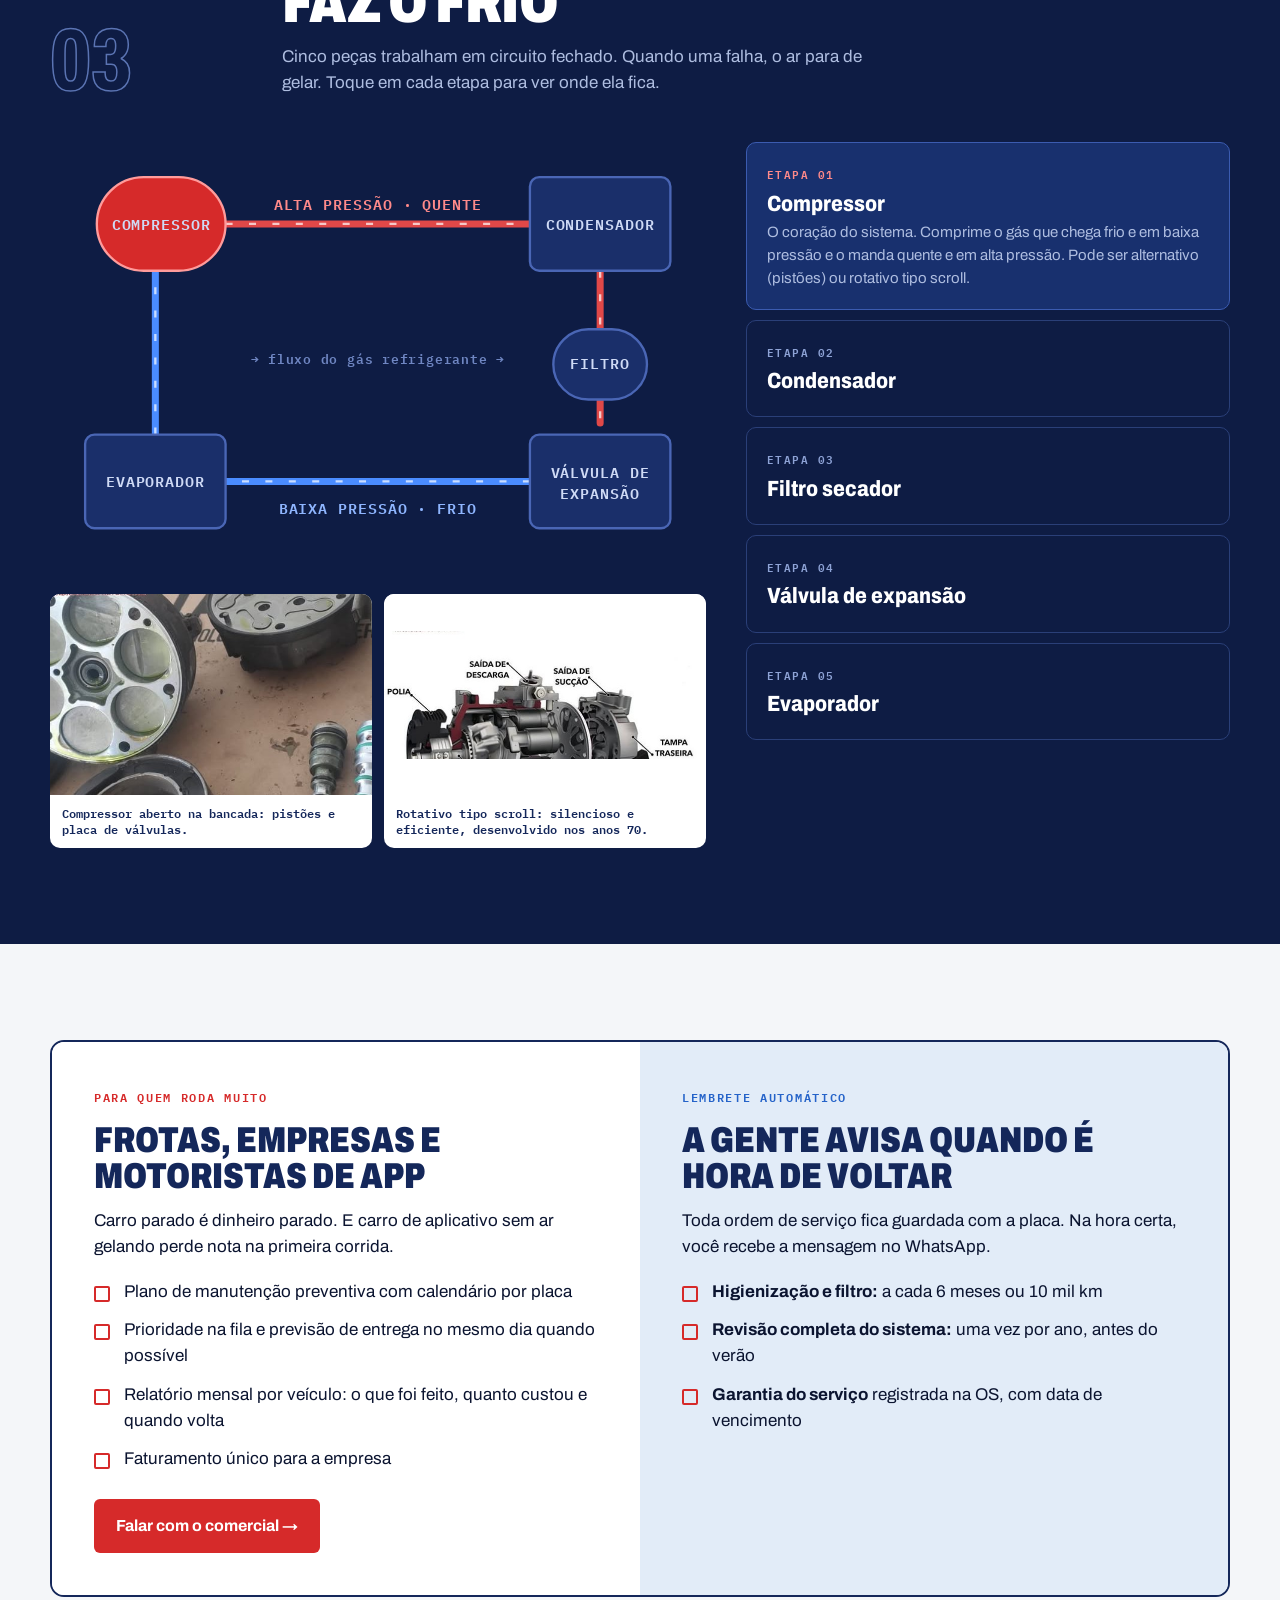
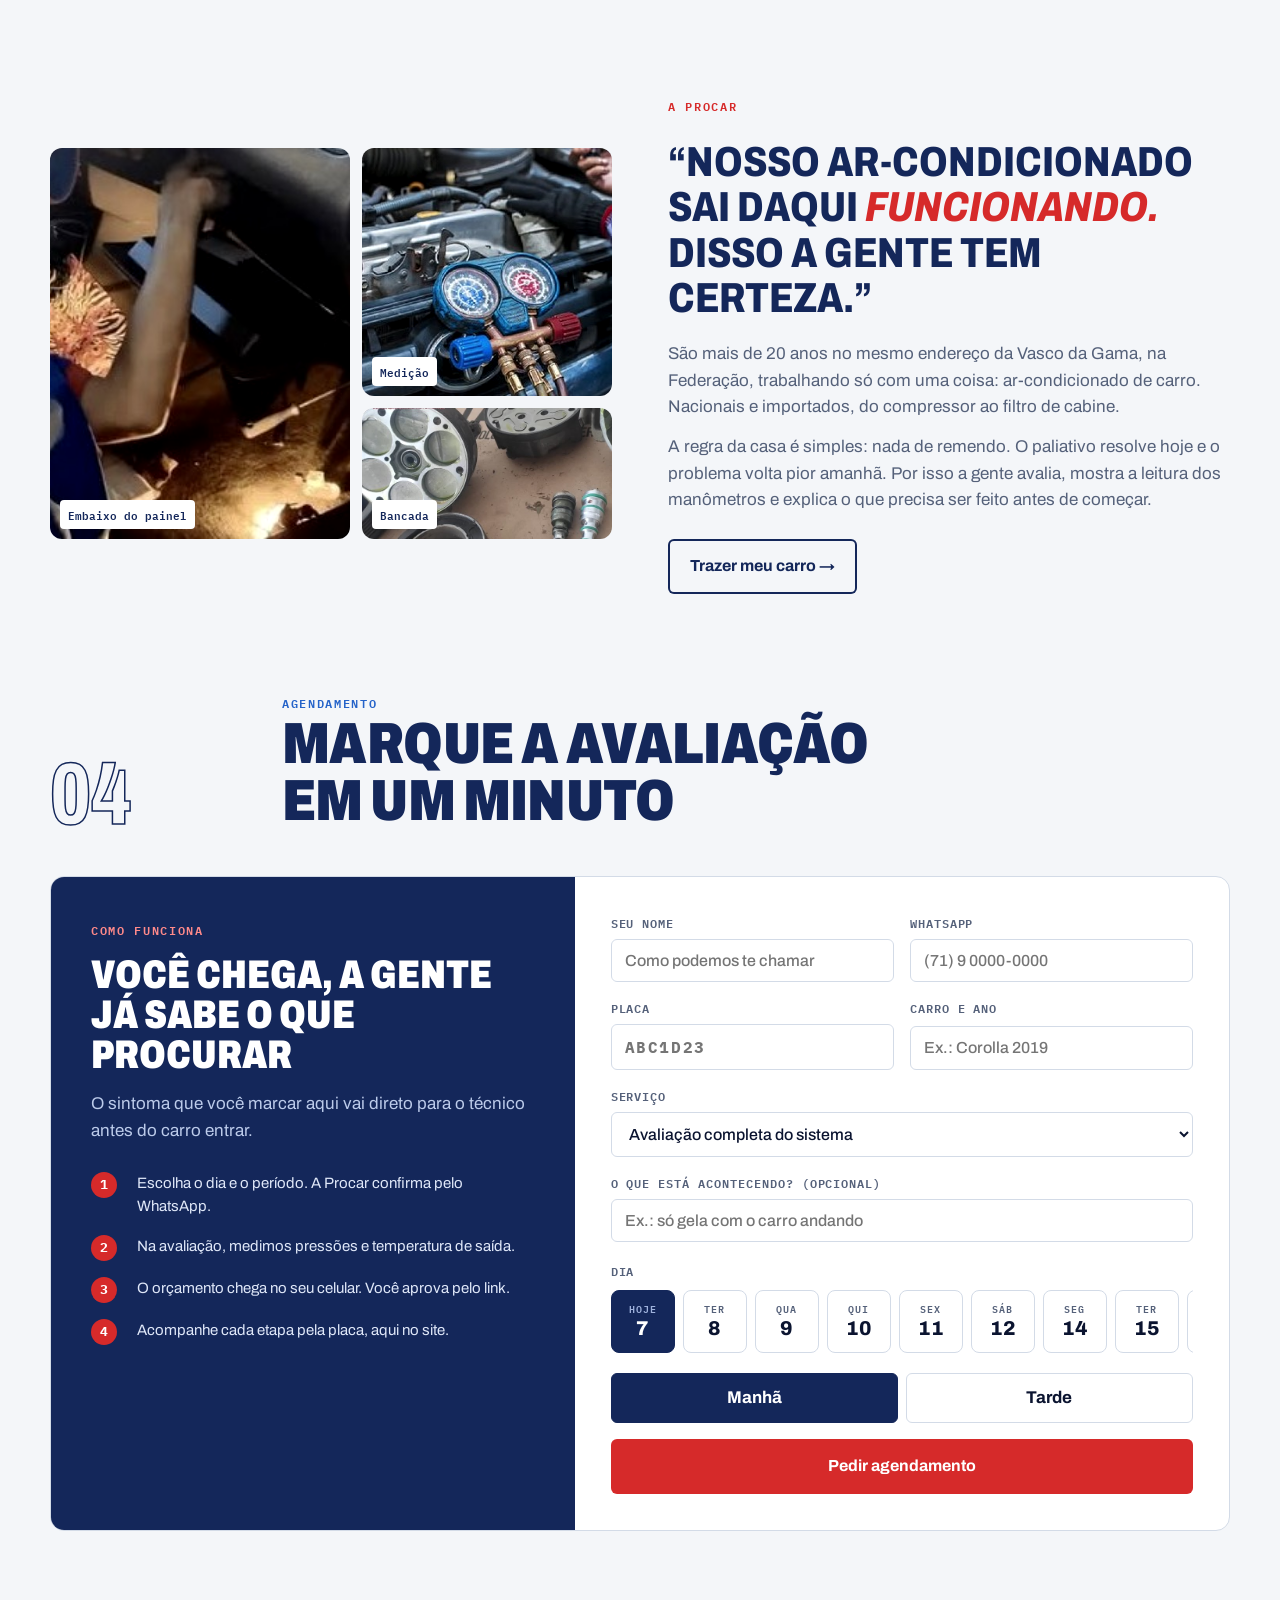
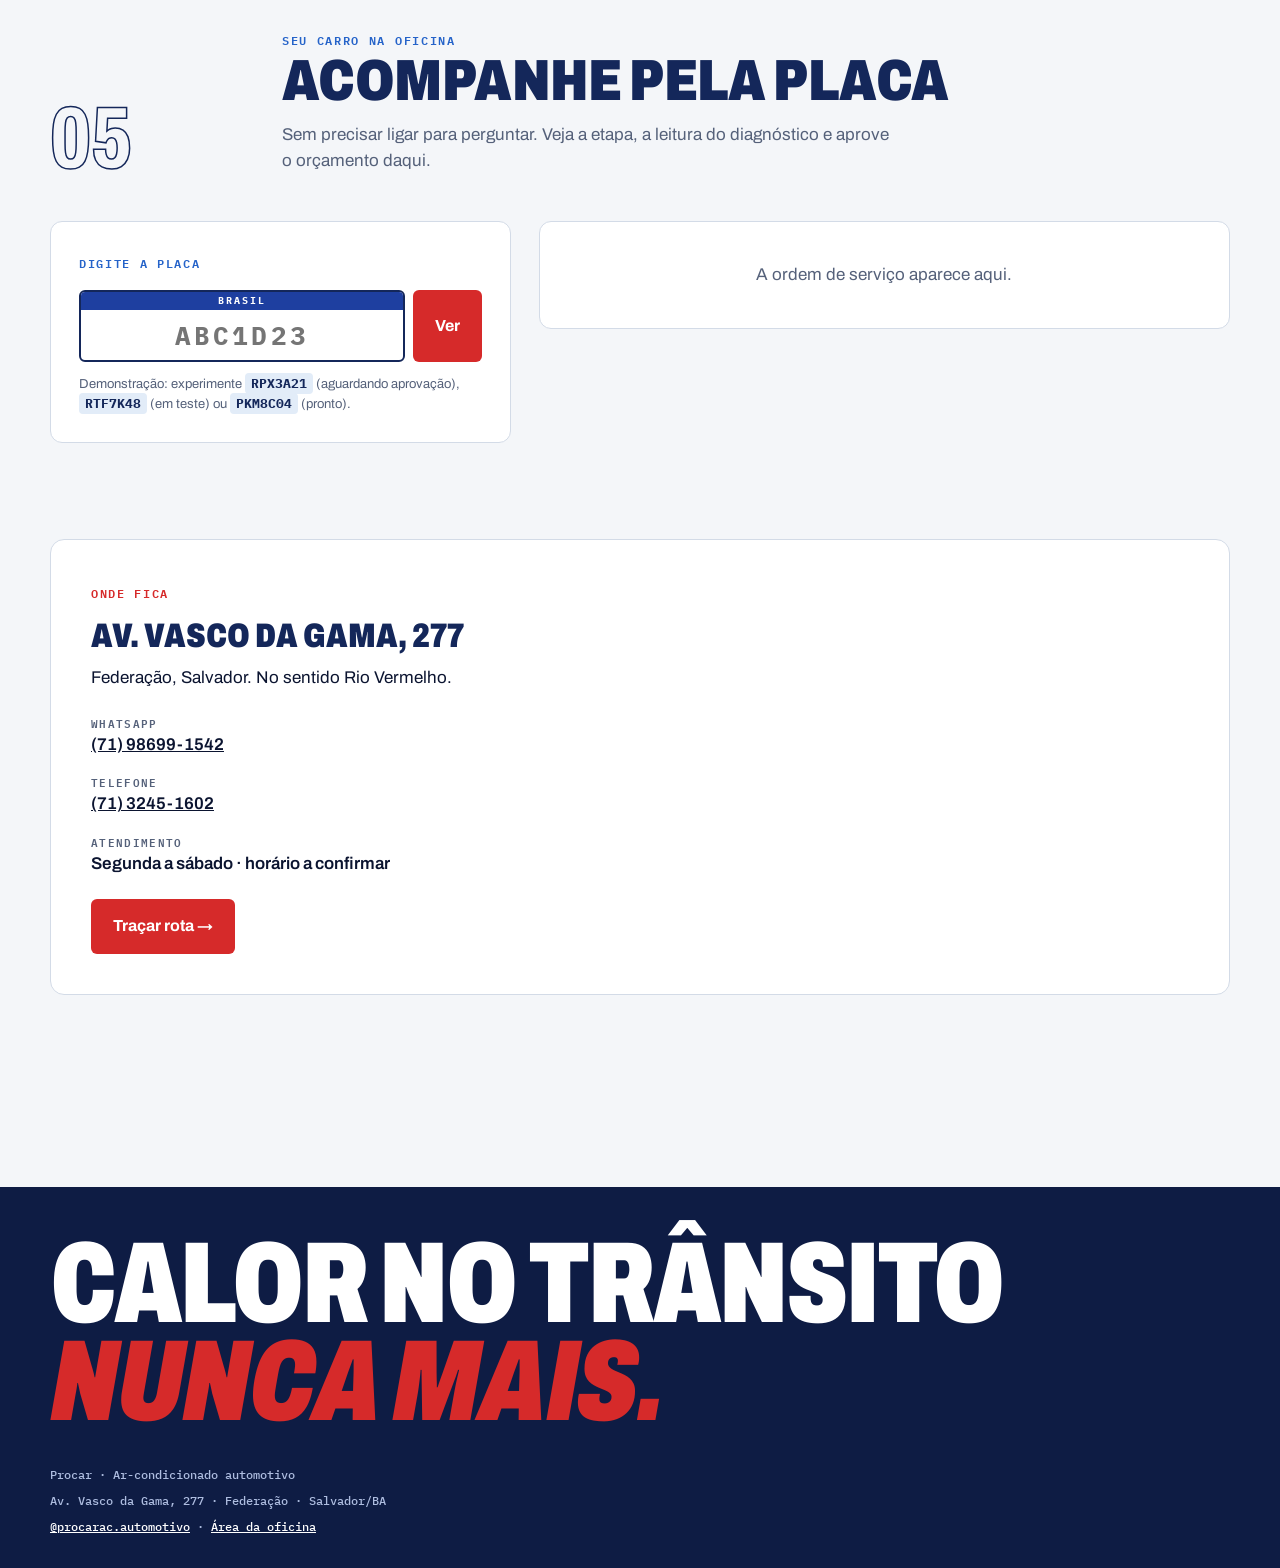
==== commit b0af0356: "Atualiza o site" ====
--- a/index.html
+++ b/index.html
@@ -9,7 +9,7 @@
 <link rel="preconnect" href="https://fonts.googleapis.com">
 <link rel="preconnect" href="https://fonts.gstatic.com" crossorigin>
 <link href="https://fonts.googleapis.com/css2?family=Archivo:ital,wdth,wght@0,62..125,400..900;1,62..125,700..900&family=IBM+Plex+Mono:wght@500;600;700&display=swap" rel="stylesheet">
-<link rel="stylesheet" href="assets/site.css?v=20261109145207">
+<link rel="stylesheet" href="assets/site.css?v=20261110151249">
 </head>
 <body>
 
@@ -272,7 +272,7 @@
 <div class="termo" aria-hidden="true"><span class="grau" id="grau">38°</span><div class="tubo"><div class="nivel" id="nivel"></div></div><div class="bulbo" id="bulbo"></div></div>
 <a class="zap" href="https://wa.me/5571986991542?text=Ol%C3%A1%2C%20Procar!" target="_blank" rel="noopener" aria-label="Chamar no WhatsApp"><svg viewBox="0 0 24 24" fill="currentColor"><path d="M12 2a10 10 0 0 0-8.6 15.1L2 22l5-1.3A10 10 0 1 0 12 2zm5.3 14.1c-.2.6-1.3 1.2-1.8 1.2-.5.1-1 .2-3.3-.7-2.8-1.1-4.5-4-4.7-4.2-.1-.2-1.1-1.5-1.1-2.9s.7-2 1-2.3c.2-.3.5-.3.7-.3h.5c.2 0 .4 0 .6.5l.9 2.1c.1.2.1.4 0 .5l-.3.5-.4.5c-.1.1-.3.3-.1.6.2.3.8 1.3 1.7 2.1 1.2 1 2.1 1.4 2.4 1.5.3.1.5.1.6-.1l.9-1c.2-.3.4-.2.6-.1l2 .9c.3.1.5.2.5.3.1.2.1.7-.1 1.3z"/></svg><span>WhatsApp</span></a>
 
-<script src="assets/dados.js?v=20261109145207"></script>
-<script src="assets/site.js?v=20261109145207"></script>
+<script src="assets/dados.js?v=20261110151249"></script>
+<script src="assets/site.js?v=20261110151249"></script>
 </body>
 </html>
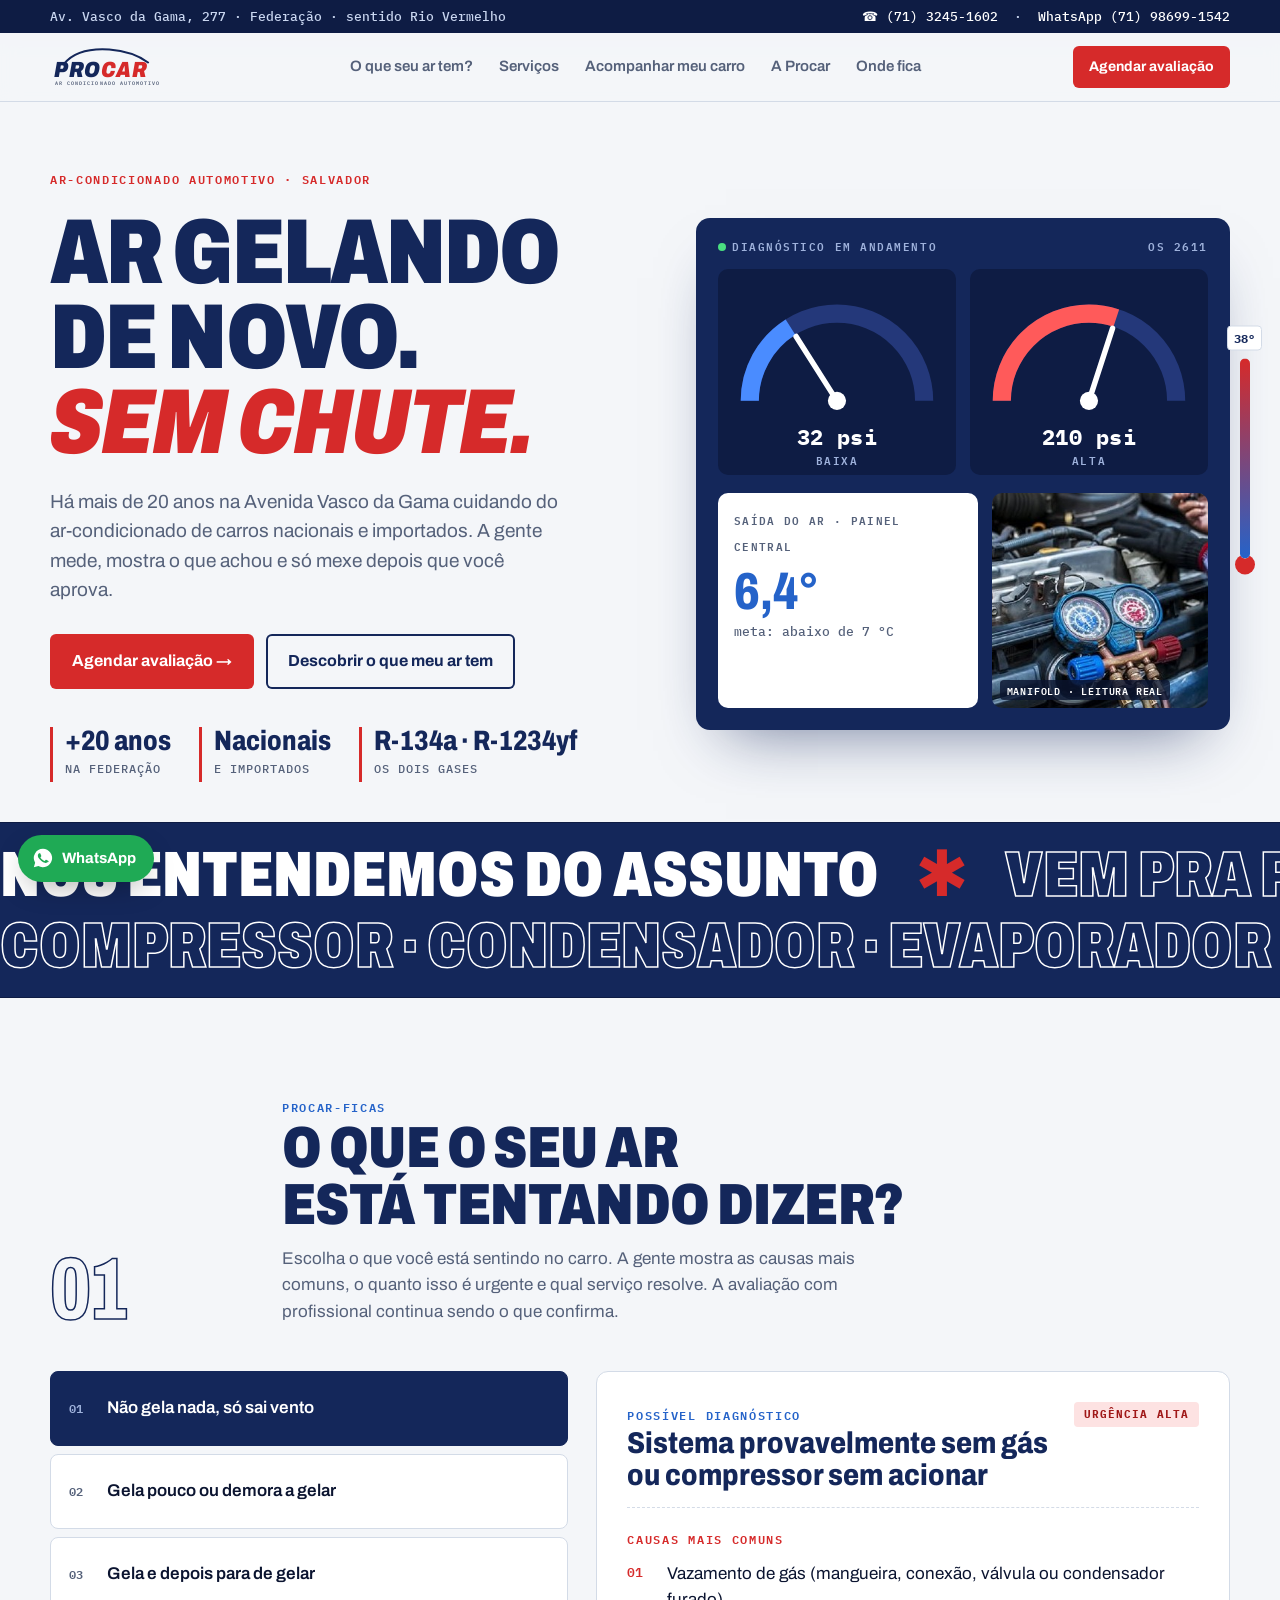
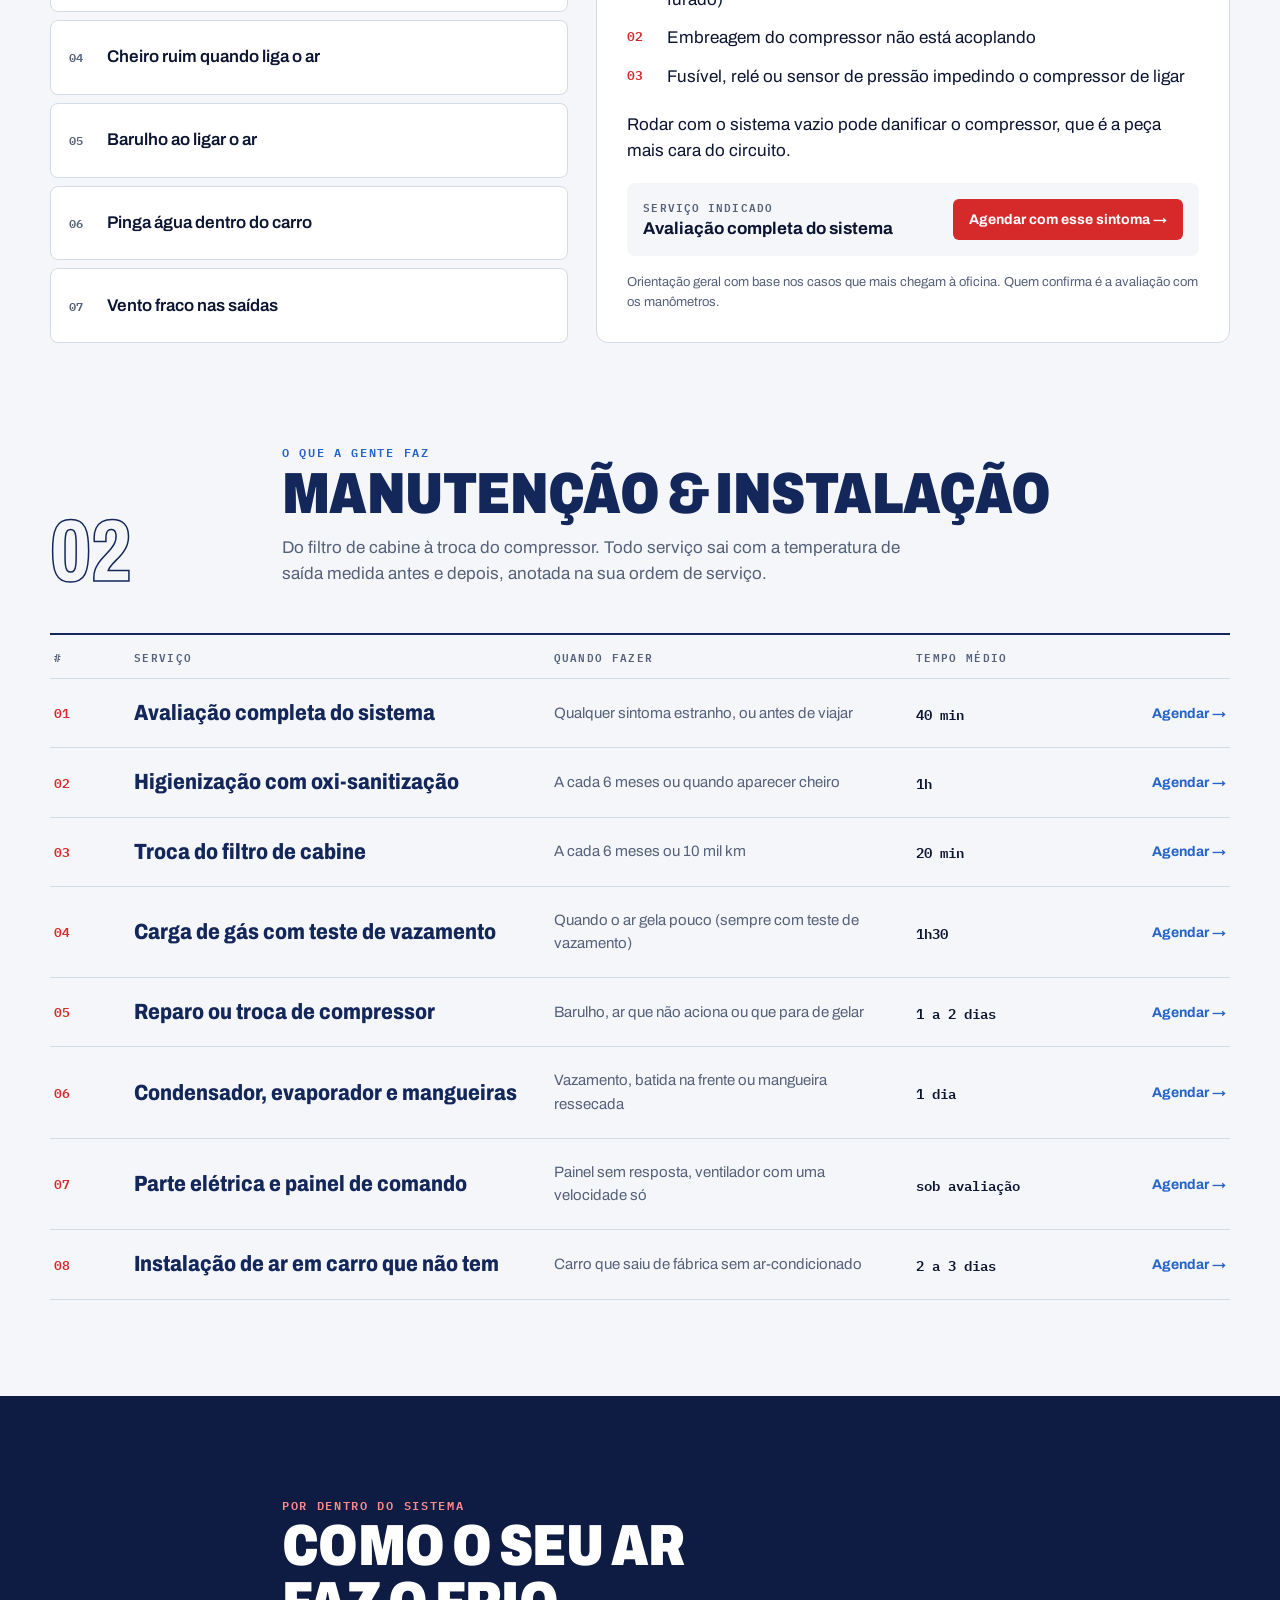
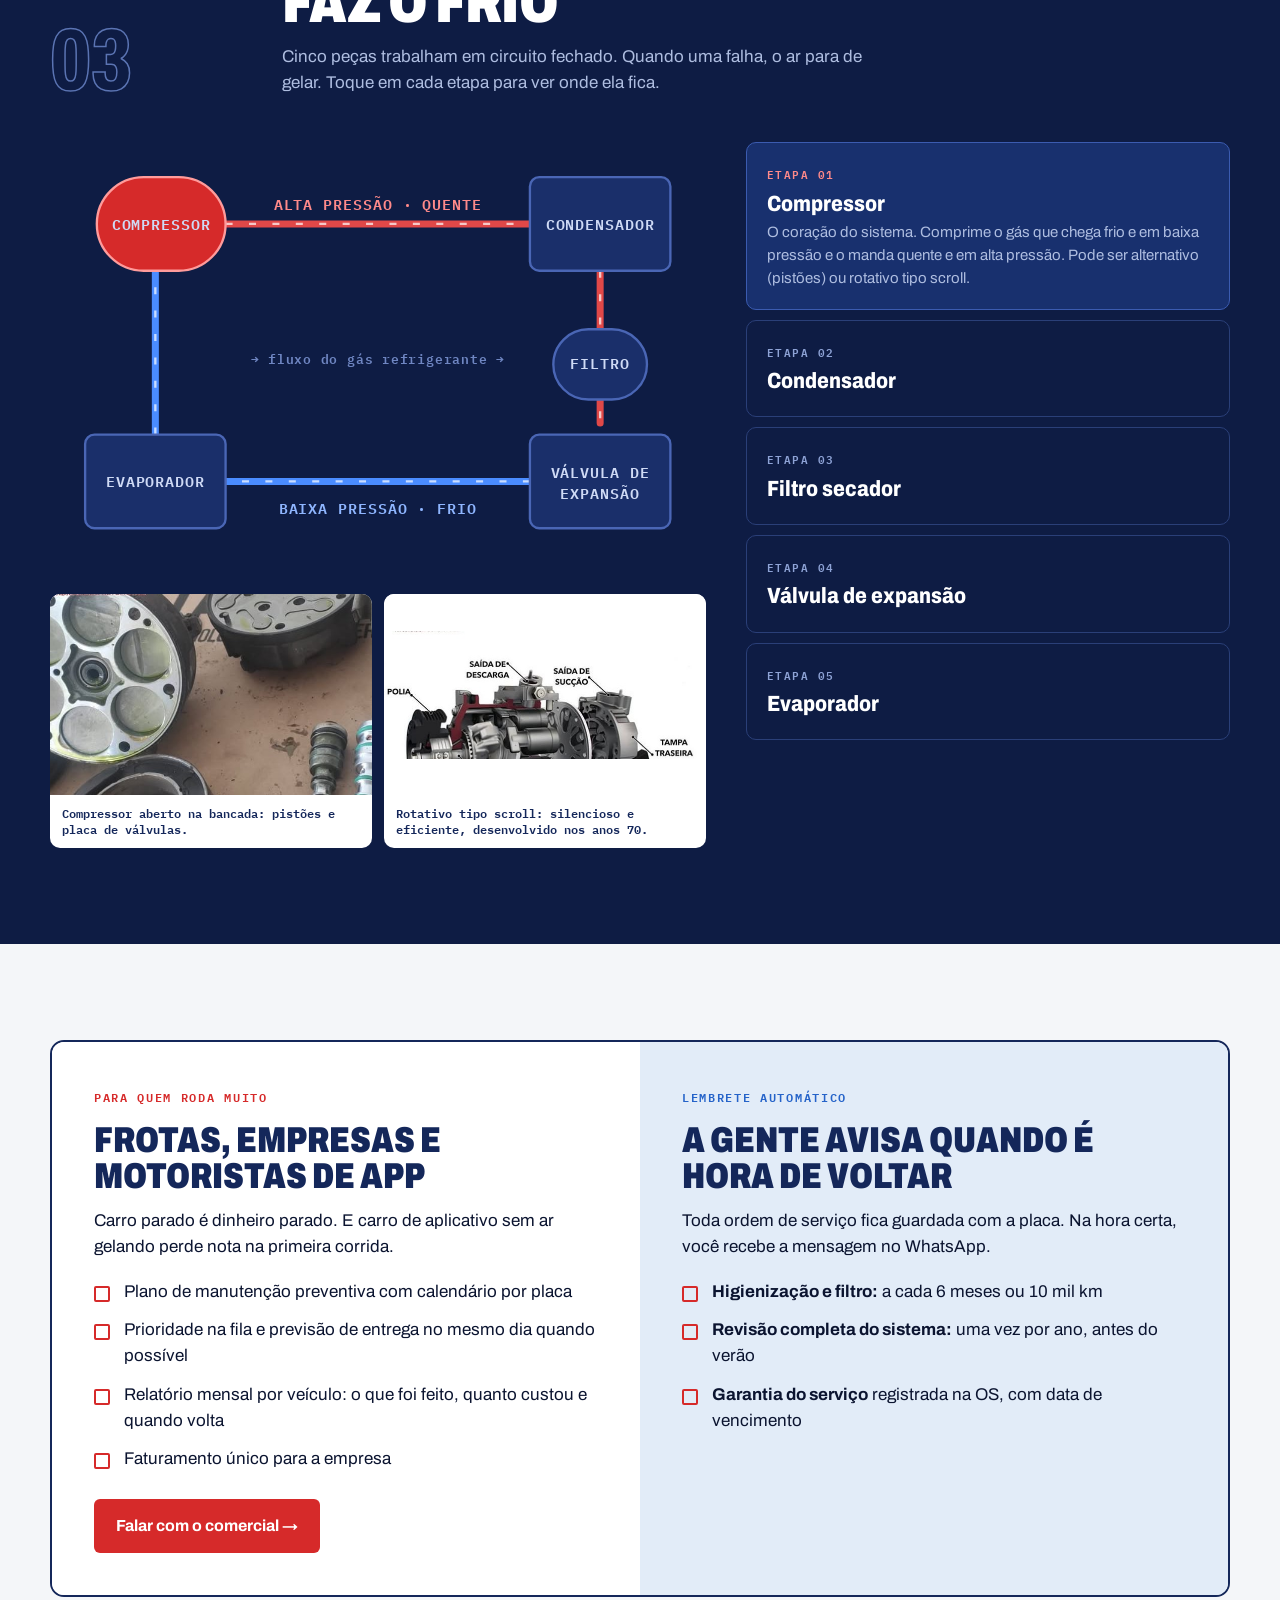
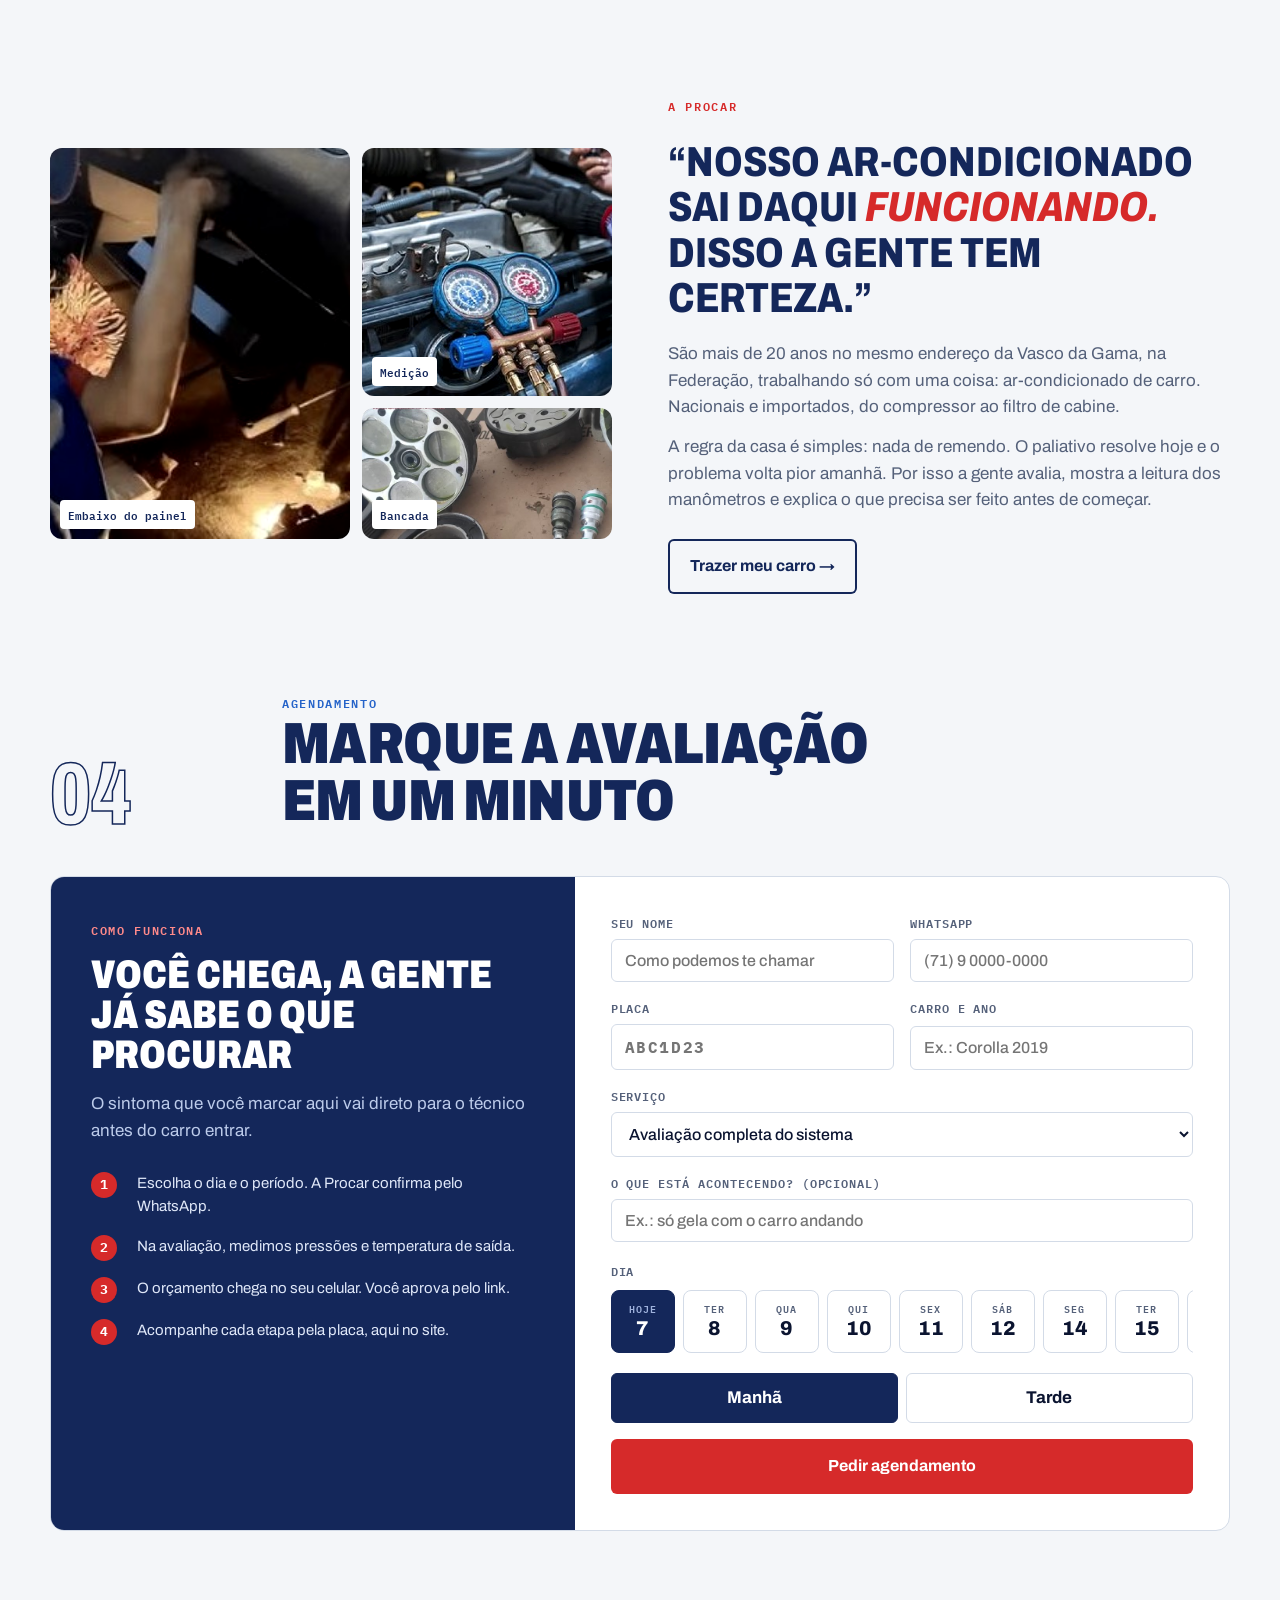
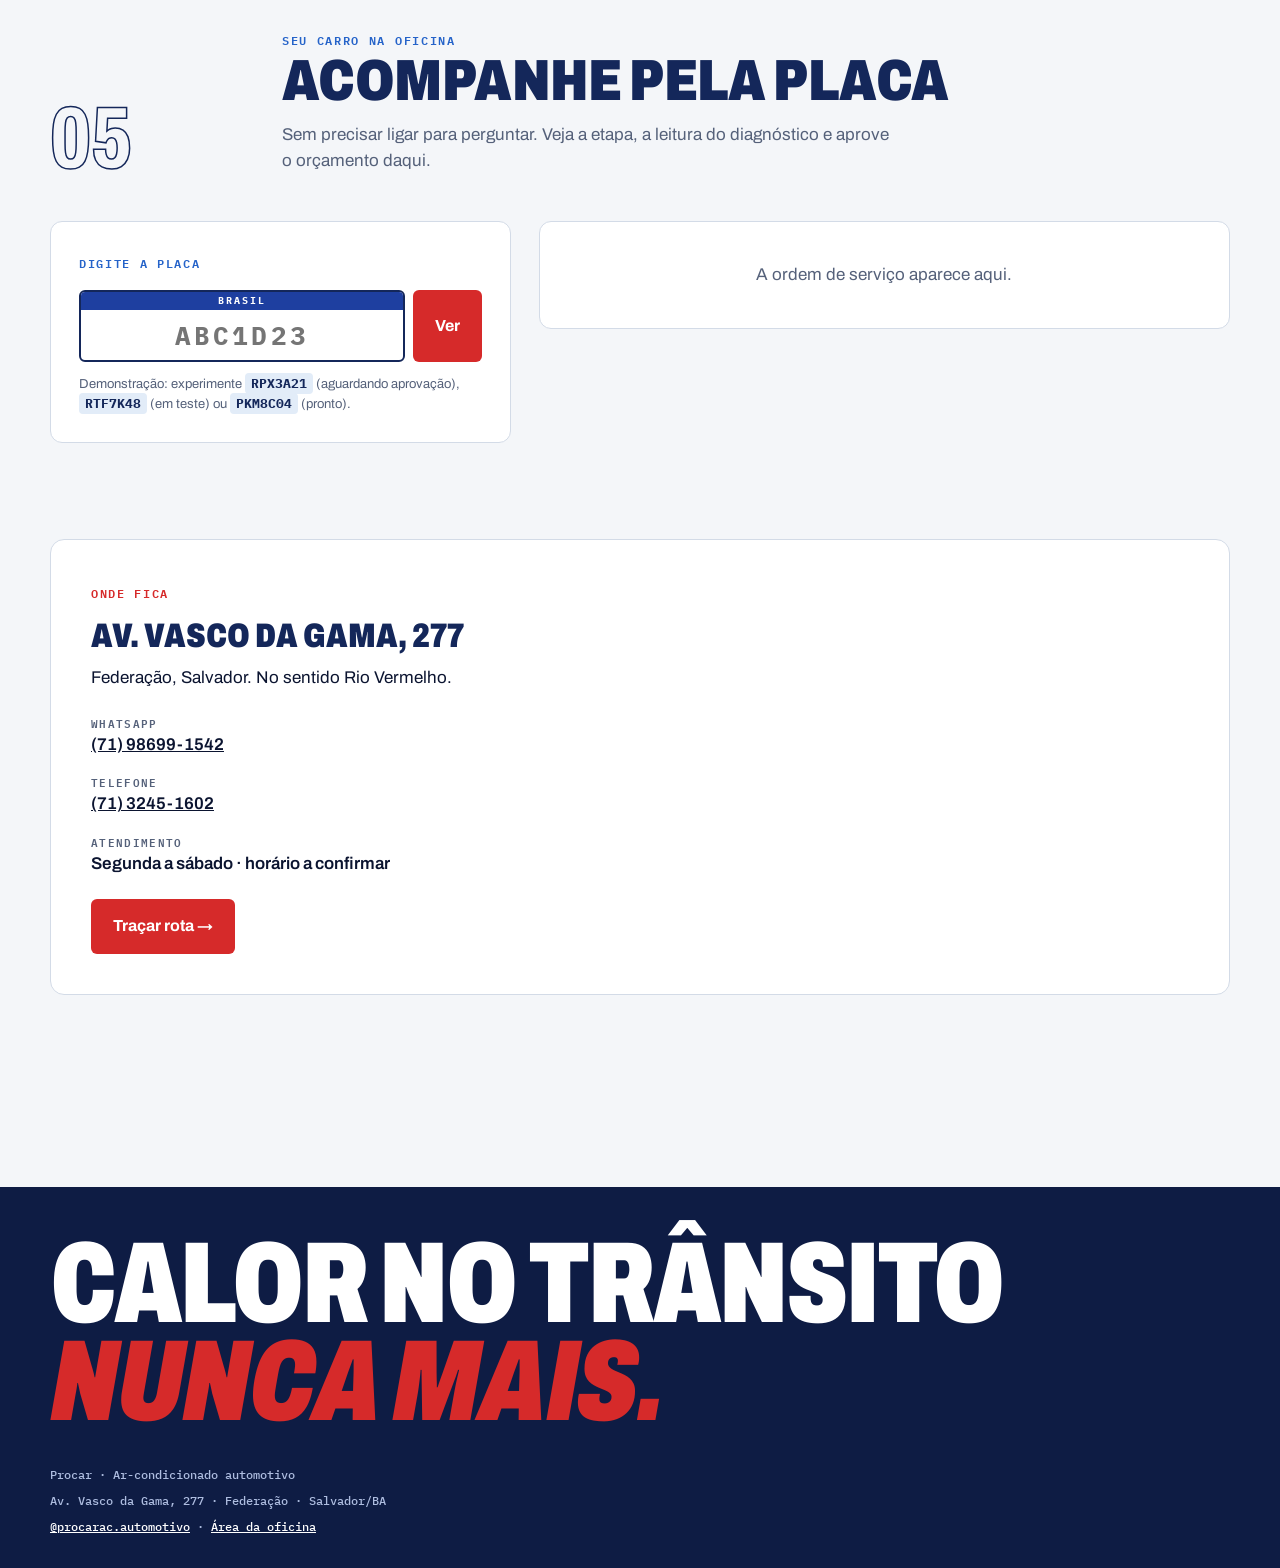
==== commit 9f6768b3: "Atualiza o site" ====
--- a/index.html
+++ b/index.html
@@ -9,7 +9,7 @@
 <link rel="preconnect" href="https://fonts.googleapis.com">
 <link rel="preconnect" href="https://fonts.gstatic.com" crossorigin>
 <link href="https://fonts.googleapis.com/css2?family=Archivo:ital,wdth,wght@0,62..125,400..900;1,62..125,700..900&family=IBM+Plex+Mono:wght@500;600;700&display=swap" rel="stylesheet">
-<link rel="stylesheet" href="assets/site.css?v=20261110151249">
+<link rel="stylesheet" href="assets/site.css?v=20261116105511">
 </head>
 <body>
 
@@ -272,7 +272,7 @@
 <div class="termo" aria-hidden="true"><span class="grau" id="grau">38°</span><div class="tubo"><div class="nivel" id="nivel"></div></div><div class="bulbo" id="bulbo"></div></div>
 <a class="zap" href="https://wa.me/5571986991542?text=Ol%C3%A1%2C%20Procar!" target="_blank" rel="noopener" aria-label="Chamar no WhatsApp"><svg viewBox="0 0 24 24" fill="currentColor"><path d="M12 2a10 10 0 0 0-8.6 15.1L2 22l5-1.3A10 10 0 1 0 12 2zm5.3 14.1c-.2.6-1.3 1.2-1.8 1.2-.5.1-1 .2-3.3-.7-2.8-1.1-4.5-4-4.7-4.2-.1-.2-1.1-1.5-1.1-2.9s.7-2 1-2.3c.2-.3.5-.3.7-.3h.5c.2 0 .4 0 .6.5l.9 2.1c.1.2.1.4 0 .5l-.3.5-.4.5c-.1.1-.3.3-.1.6.2.3.8 1.3 1.7 2.1 1.2 1 2.1 1.4 2.4 1.5.3.1.5.1.6-.1l.9-1c.2-.3.4-.2.6-.1l2 .9c.3.1.5.2.5.3.1.2.1.7-.1 1.3z"/></svg><span>WhatsApp</span></a>
 
-<script src="assets/dados.js?v=20261110151249"></script>
-<script src="assets/site.js?v=20261110151249"></script>
+<script src="assets/dados.js?v=20261116105511"></script>
+<script src="assets/site.js?v=20261116105511"></script>
 </body>
 </html>
